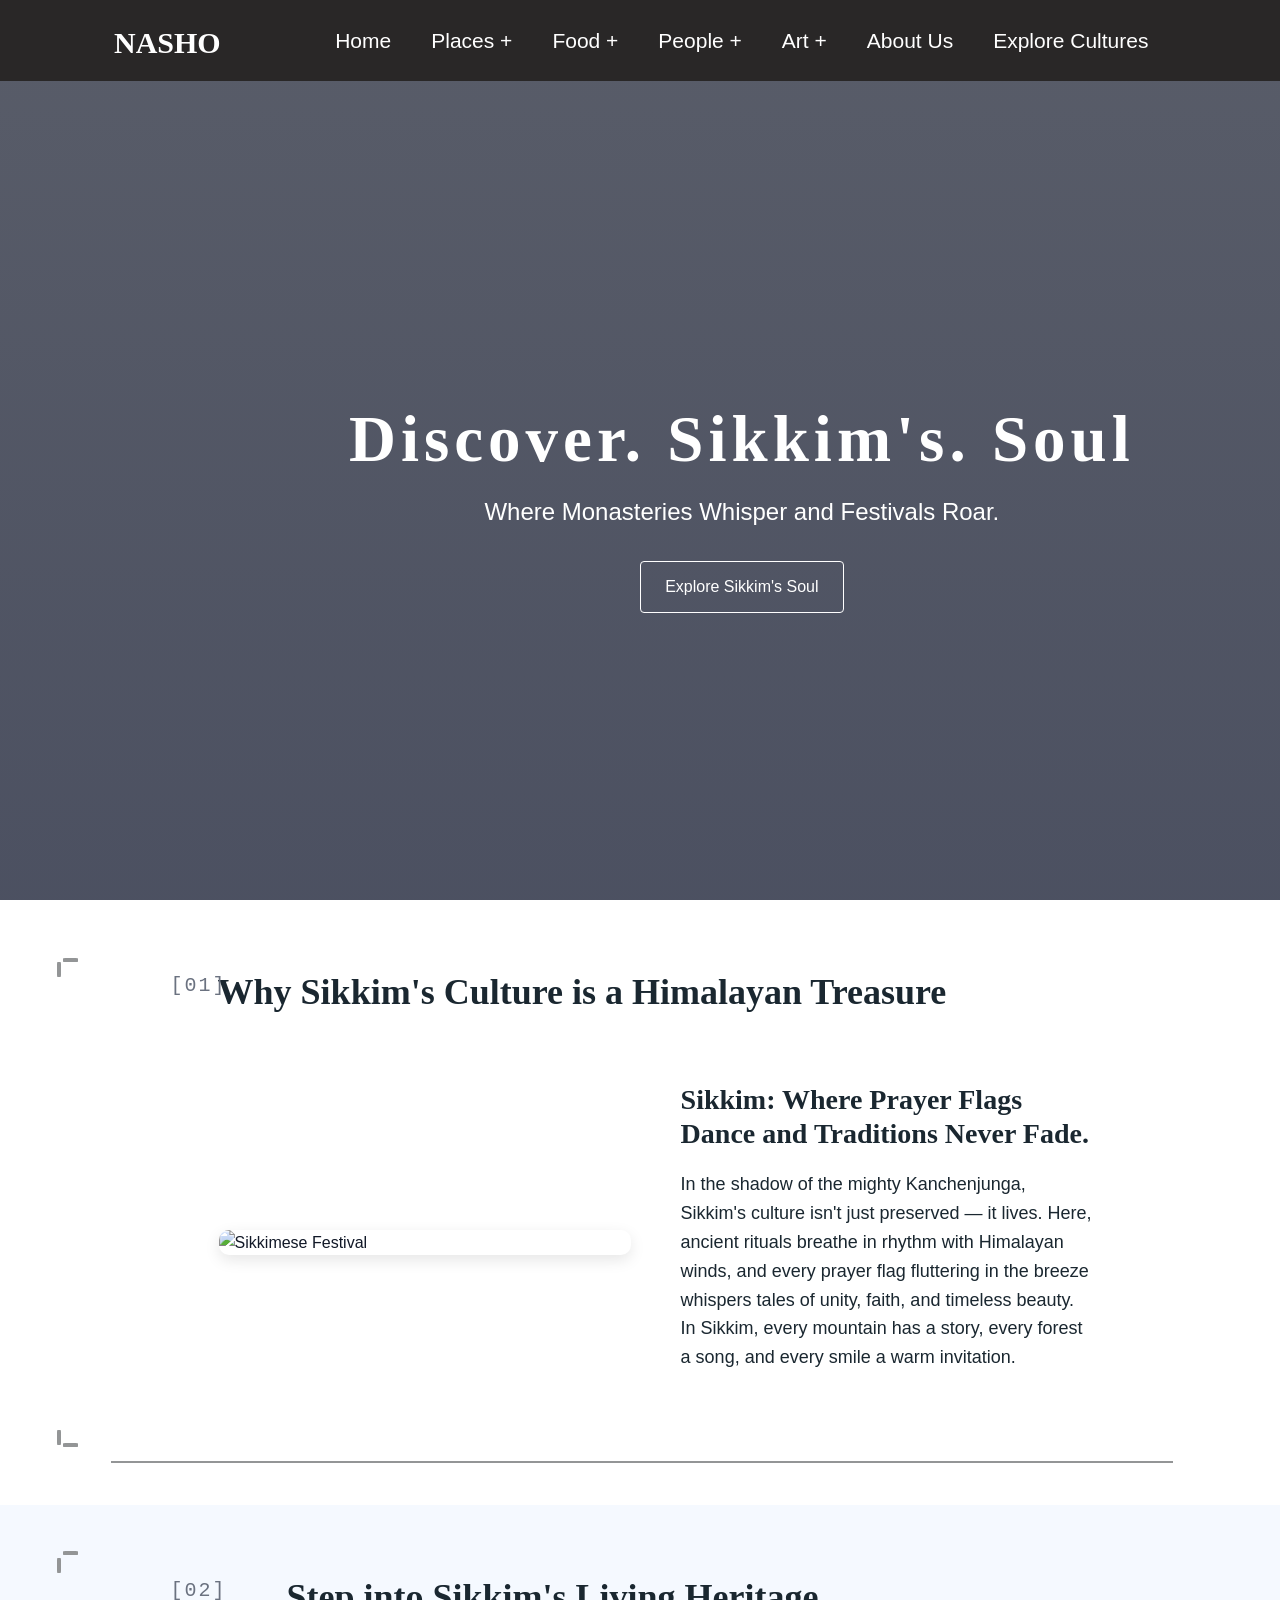
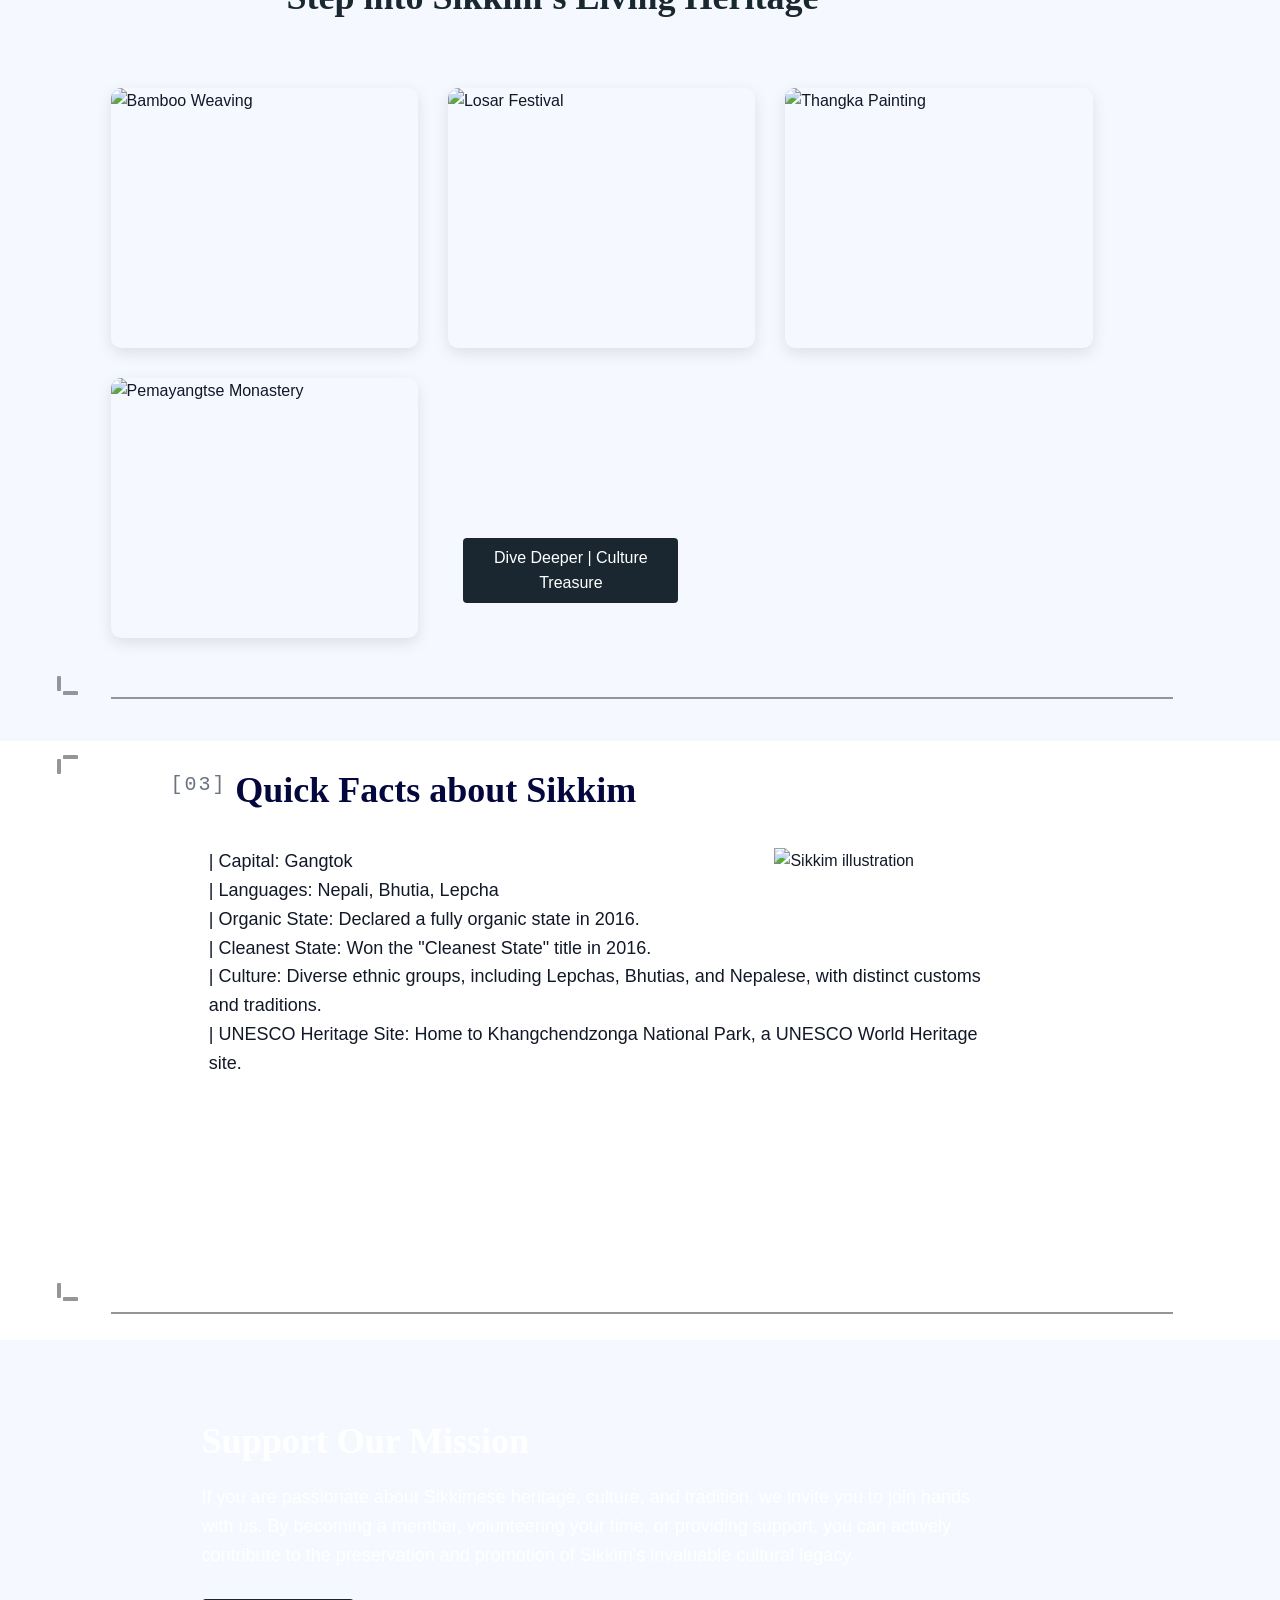
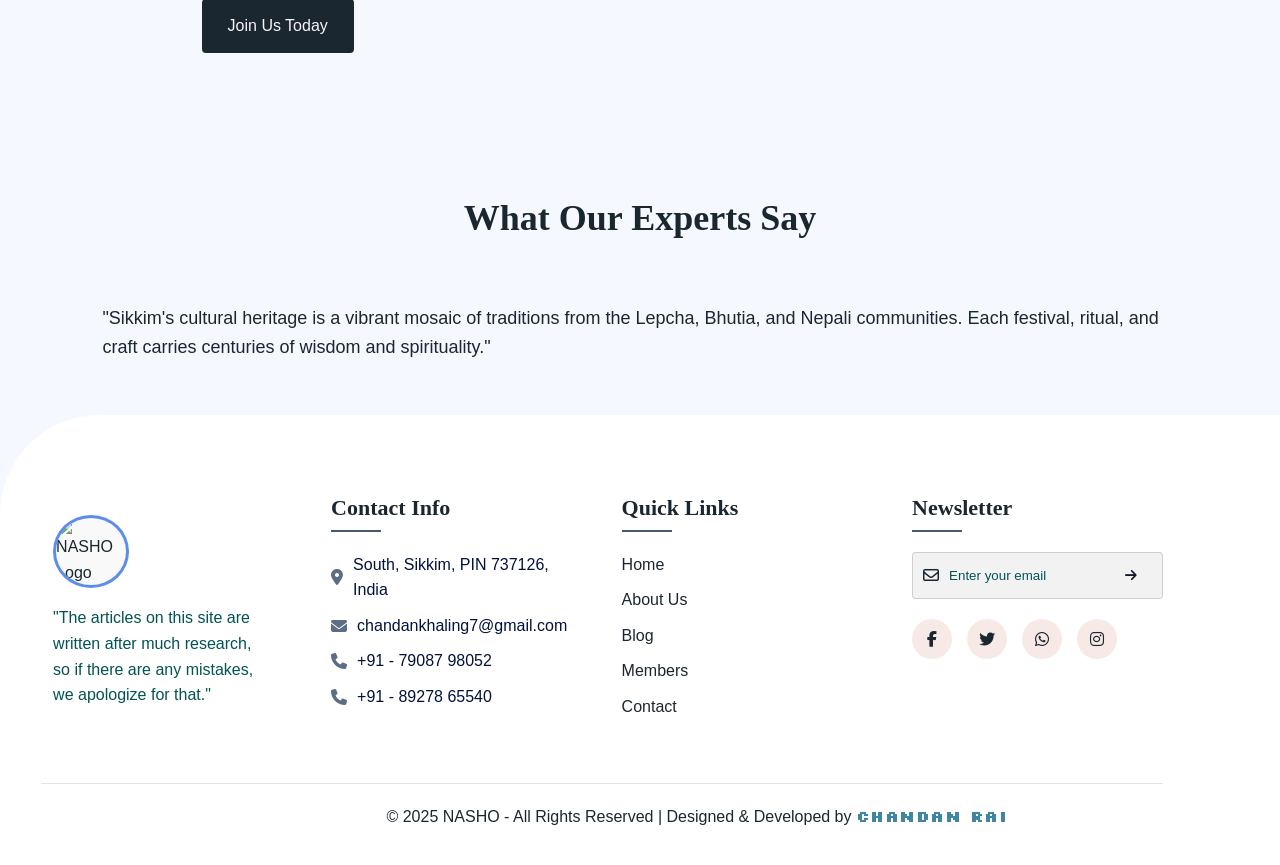
==== index.html @ d82672d0 "done some change for responsiv" ====
<!DOCTYPE html>
<html lang="en">

<head>
    <title>NASHO | Home</title>

    <meta charset="UTF-8">
    <meta name="viewport" content="width=device-width, initial-scale=1.0">
    <meta name="description" content="NASHO - Preserving and promoting Sikkimese heritage, culture, and tradition">

    <!-- Font Awesome -->
    <link rel="stylesheet" href="https://cdnjs.cloudflare.com/ajax/libs/font-awesome/6.4.0/css/all.min.css"
        integrity="sha512-iecdLmaskl7CVkqkXNQ/ZH/XLlvWZOJyj7Yy7tcenmpD1ypASozpmT/E0iPtmFIB46ZmdtAc9eNBvH0H/ZpiBw=="
        crossorigin="anonymous" referrerpolicy="no-referrer">
    <link href="https://fonts.googleapis.com/css2?family=Silkscreen&display=swap" rel="stylesheet">

    <!-- Custom CSS -->
    <link rel="stylesheet" href="index.css">
    <link rel="icon" href="./imgg/loco.png">
</head>

<body>

    <!-- ===== NAVBAR ===== -->
    <nav class="navbar" id="navbar">
        <div class="logo">
            <h1>NASHO</h1>
        </div>

        <div class="menu-toggle" id="menuToggle">
            <span class="bar"></span>
            <span class="bar"></span>
            <span class="bar"></span>
        </div>

        <ul class="nav-links" id="navLinks">
            <li><a href="index.html" class="active">Home</a></li>

            <li class="dropdown">
                <a href="#">Places +</a>
                <ul class="dropdown-menu">
                    <li><a href="localresturant.html">Local Restaurant</a></li>
                    <li><a href="#">Best Place to Travel</a></li>
                </ul>
            </li>

            <li class="dropdown">
                <a href="#">Food +</a>
                <ul class="dropdown-menu">
                    <li><a href="#">Recipe</a></li>
                    <li><a href="#">Local Food Store</a></li>
                </ul>
            </li>

            <li class="dropdown">
                <a href="#">People +</a>
                <ul class="dropdown-menu">
                    <li><a href="#">Artist</a></li>
                    <li><a href="#">Musician</a></li>
                    <li><a href="#">Local Faces</a></li>
                </ul>
            </li>
            <li class="dropdown">
                <a href="#">Art +</a>
                <ul class="dropdown-menu">
                    <li><a href="#">Fashion</a></li>
                    <li><a href="#">Photography</a></li>
                    <li><a href="#">Music</a></li>
                    <li><a href="#">Events</a></li>
                </ul>
            </li>

            <li><a href="about.html">About Us</a></li>
            <li><a href="#">Explore Cultures</a></li>
        </ul>
    </nav>

    <!-- ===== HERO ===== -->
    <header class="hero" id="home">
        <div class="container">
            <div class="hero-content">
                <h1>Discover. Sikkim's. Soul</h1>
                <p>Where Monasteries Whisper and Festivals Roar.</p>
                <a href="#" class="btn btn-outline">Explore Sikkim's Soul</a>
            </div>
        </div>
    </header>

    <!-- ===== ABOUT SECTION ===== -->
    <section class="about-section" id="about">
        <div class="container">

            <section class="corner-section">
                <div class="c-tl-h"></div>
                <div class="c-tl-v"></div>
                <div class="c-tr-h"></div>
                <div class="c-tr-v"></div>
                <span class="section-idx">[01]</span>


                <div class="section-header">
                    <h2>Why Sikkim's Culture is a Himalayan Treasure</h2>
                </div>
                <div class="about-content">
                    <div class="about-image">
                        <img src="imgg/ab-sik.jpg" loading="lazy" alt="Sikkimese Festival">
                    </div>
                    <div class="about-text">
                        <h3>Sikkim: Where Prayer Flags Dance and Traditions Never Fade.</h3>
                        <p>In the shadow of the mighty Kanchenjunga, Sikkim's culture isn't just preserved — it lives.
                            Here, ancient rituals breathe in rhythm with Himalayan winds, and every prayer flag
                            fluttering in the breeze whispers tales of unity, faith, and timeless beauty. In Sikkim,
                            every mountain has a story, every forest a song, and every smile a warm invitation.</p>
                    </div>
                </div>

                <div class="c-bl-h"></div>
                <div class="c-bl-v"></div>
                <div class="c-br-h"></div>
                <div class="c-br-v"></div>
                <hr class="vu">
            </section>

        </div>
    </section>

    <!-- ===== CULTURE SECTION ===== -->
    <section class="culture-section">
        <div class="container">

            <section class="corner-section">
                <div class="c-tl-h"></div>
                <div class="c-tl-v"></div>
                <div class="c-tr-h"></div>
                <div class="c-tr-v"></div>
                <span class="section-idx">[02]</span>

                <div class="section-header">
                    <h2>Step into Sikkim's Living Heritage</h2>
                </div>
                <div class="festivals-grid">
                    <div class="festival-card">
                        <div class="festival-image">
                            <img src="imgg/buuq.png" alt="Bamboo Weaving">
                            <div class="overlay">
                                <h4>Meet the Guardians of the Himalayas</h4>
                            </div>
                        </div>
                    </div>

                    <div class="festival-card">
                        <div class="festival-image">
                            <img src="imgg/loshar.jpg" alt="Losar Festival">
                            <div class="overlay">
                                <h4>Celebrate Losar with Zeal and Enthusiasm.</h4>
                            </div>
                        </div>
                    </div>

                    <div class="festival-card">
                        <div class="festival-image">
                            <img src="imgg/thangka.png" alt="Thangka Painting">
                            <div class="overlay">
                                <h4>Art Born from Devotion and Skill.</h4>
                            </div>
                        </div>

                    </div>

                    <div class="festival-card">
                        <div class="festival-image">
                            <img src="imgg/pemayangtse.jpg" alt="Pemayangtse Monastery">
                            <div class="overlay">
                                <h4>Where Spirituality Touches the Sky.</h4>
                            </div>
                        </div>
                    </div>

                    <a href="#" class="cul-bbt">Dive Deeper | Culture Treasure</a>
                </div>

                <div class="c-bl-h"></div>
                <div class="c-bl-v"></div>
                <div class="c-br-h"></div>
                <div class="c-br-v"></div>
                <hr class="vu">
            </section>


        </div>
    </section>

    <!-- ===== QUICK FACTS ===== -->
    <section class="fact-section">
        <div class="container">

            <section class="corner-section">
                <div class="c-tl-h"></div>
                <div class="c-tl-v"></div>
                <div class="c-tr-h"></div>
                <div class="c-tr-v"></div>
                <span class="section-idx">[03]</span>

                <div class="sikkim-fact">

                    <h2>Quick Facts about Sikkim</h2>
                    <p>
                        | Capital: Gangtok<br>
                        | Languages: Nepali, Bhutia, Lepcha<br>
                        | Organic State: Declared a fully organic state in 2016.<br>
                        | Cleanest State: Won the "Cleanest State" title in 2016.<br>
                        | Culture: Diverse ethnic groups, including Lepchas, Bhutias, and Nepalese, with distinct
                        customs and traditions.<br>
                        | UNESCO Heritage Site: Home to Khangchendzonga National Park, a UNESCO World Heritage site.
                    </p>
                    <img src="imgg/popp.png" alt="Sikkim illustration">
                    <div class="c-bl-h"></div>
                    <div class="c-bl-v"></div>
                    <div class="c-br-h"></div>
                    <div class="c-br-v"></div>
                </div><!-- end .sikkim-fact -->
                <hr class="vu">
            </section>

        </div>
        </div>
    </section>

    <!-- ===== SUPPORT SECTION ===== -->
    <section class="support-section">
        <div class="container">
            <div class="support-content">
                <h2>Support Our Mission</h2>
                <p>If you are passionate about Sikkimese heritage, culture, and tradition, we invite you to join hands
                    with us. By becoming a member, volunteering your time, or providing support, you can actively
                    contribute to the preservation and promotion of Sikkim's invaluable cultural legacy.</p>
                <a href="members.html" class="btn btn-primary">Join Us Today</a>
            </div>
        </div>
    </section>

    <!-- ===== EXPERTS SECTION ===== -->
    <section class="experts">
        <div class="exp-container">
            <h2>What Our Experts Say</h2>
            <p>"Sikkim's cultural heritage is a vibrant mosaic of traditions from the Lepcha, Bhutia, and Nepali
                communities. Each festival, ritual, and craft carries centuries of wisdom and spirituality."</p>
        </div>
    </section>

    <!-- ===== FOOTER ===== -->
    <footer class="footer" id="contact">
        <div class="container">
            <div class="footer-content">
                <div class="footer-about">
                    <img src="imgg/cute-monk.png" alt="NASHO Logo" class="footer-logo">
                    <p>"The articles on this site are written after much research, so if there are any mistakes, we
                        apologize for that."</p>
                </div>

                <div class="footer-contact">
                    <h3>Contact Info</h3>
                    <p><i class="fas fa-map-marker-alt"></i> South, Sikkim, PIN 737126, India</p>
                    <p><i class="fas fa-envelope"></i> chandankhaling7@gmail.com</p>
                    <p><i class="fas fa-phone"></i> +91 - 79087 98052</p>
                    <p><i class="fas fa-phone"></i> +91 - 89278 65540</p>
                </div>

                <div class="footer-links">
                    <h3>Quick Links</h3>
                    <ul>
                        <li><a href="#home">Home</a></li>
                        <li><a href="about.html">About Us</a></li>
                        <li><a href="blog.html">Blog</a></li>
                        <li><a href="members.html">Members</a></li>
                        <li><a href="#contact">Contact</a></li>
                    </ul>
                </div>

                <div class="footer-newsletter">
                    <h3>Newsletter</h3>
                    <div class="newsletter-form">
                        <div class="input-group">
                            <i class="far fa-envelope"></i>
                            <input type="email" placeholder="Enter your email">
                            <button type="button"><i class="fas fa-arrow-right"></i></button>
                        </div>
                    </div>
                    <div class="social-icons">
                        <a href="#"><i class="fab fa-facebook-f"></i></a>
                        <a href="#"><i class="fab fa-twitter"></i></a>
                        <a href="https://wa.me/qr/OTBWY7E7E6YRA1"><i class="fab fa-whatsapp"></i></a>
                        <a href="https://www.instagram.com/_drunken_dancer?igsh=MnBhcXJ0ZGpoZGY0"><i
                                class="fab fa-instagram"></i></a>
                    </div>
                </div>
            </div>

            <div class="footer-bottom">
                <p>&copy; 2025 NASHO - All Rights Reserved | Designed & Developed by <a href="#"><span
                            class="dev-credit">Chandan Rai</span></a></p>
                <p></p>
            </div>
        </div>
    </footer>

    <!-- ===== JAVASCRIPT ===== -->
    <script src="script.js"></script>
    <script>
        // Mobile Menu Toggle
        const menuToggle = document.getElementById('menuToggle');
        const navLinks = document.getElementById('navLinks');

        menuToggle.addEventListener('click', () => {
            navLinks.classList.toggle('active');
            menuToggle.classList.toggle('active');
        });

        // Close mobile menu when clicking a link, except for dropdown toggles
        document.querySelectorAll('.nav-links a').forEach(link => {
            link.addEventListener('click', (e) => {
                // If the link has a dropdown menu next to it
                if (link.nextElementSibling && link.nextElementSibling.classList.contains('dropdown-menu')) {
                    e.preventDefault();

                    // Close other active dropdowns
                    document.querySelectorAll('.dropdown.active').forEach(d => {
                        if (d !== link.parentElement) d.classList.remove('active');
                    });

                    link.parentElement.classList.toggle('active');
                    return; // Do not close the mobile menu
                }

                navLinks.classList.remove('active');
                menuToggle.classList.remove('active');
            });
        });

        // Close dropdowns if clicked outside
        document.addEventListener('click', (e) => {
            if (!e.target.closest('.dropdown')) {
                document.querySelectorAll('.dropdown.active').forEach(dropdown => {
                    dropdown.classList.remove('active');
                });
            }
        });

        // Navbar scroll effect
        window.addEventListener('scroll', () => {
            const navbar = document.querySelector('.navbar');
            navbar.classList.toggle('scrolled', window.scrollY > 50);
        });
    </script>

</body>

</html>
---- index.css ----
/* ===== GLOBAL STYLES ===== */
:root {
    --primary-color: #044d22;
    --secondary-color: #03073d;
    --accent-color: #2e7ab8;
    --light-color: #f5f9ff;
    --dark-color: #111827;
    --gray-color: #6b7280;
    --overlay-color: rgba(3, 7, 61, 0.7);

    --bg-body: #f5f9ff;
    --bg-section: #ffffff;
    --bg-section-alt: #f5f9ff;
    --bg-footer: #ffffff;
    --bg-footer-about: #f5f9ff;
    --text-main: #111827;
    --text-muted: #035353;
    --text-heading: #03073d;
    --card-bg: #ffffff;
    --input-bg: rgba(0, 0, 0, 0.05);
    --input-border: rgba(0, 0, 0, 0.15);
    --input-color: #111827;
    --border-color: rgba(0, 0, 0, 0.1);

    --heading-font: 'Playfair Display', serif;
    --body-font: 'Poppins', sans-serif;

    --container-width: 1200px;
    --section-spacing: 8rem;
}

* {
    margin: 0;
    padding: 0;
    box-sizing: border-box;
}

html {
    scroll-behavior: smooth;
    font-size: 62.5%;
}

body {
    font-family: var(--body-font);
    font-size: 1.6rem;
    line-height: 1.6;
    color: var(--text-main);
    background-color: var(--bg-body);
    overflow-x: hidden;
}

h1,
h2,
h3,
h4,
h5,
h6 {
    font-family: var(--heading-font);
    font-weight: 700;
    line-height: 1.2;
    margin-bottom: 1.5rem;
    color: var(--text-heading);
}

h1 {
    font-size: 4.8rem;
}

h2 {
    font-size: 3.6rem;
    margin-bottom: 7%;
}

h3 {
    font-size: 2.8rem;
}

h4 {
    font-size: 2.2rem;
}

p {
    margin-bottom: 1.5rem;
}

img {
    max-width: 100%;
    height: auto;
    display: block;
}

ul {
    list-style: none;
}

a {
    text-decoration: none;
    color: inherit;
    transition: all 0.3s ease;
}

.container {
    width: 90%;
    max-width: var(--container-width);
    margin: 0 auto;
    padding: 0 1.5rem;
    margin-left: 2%;
}

.section-header {
    text-align: center;
    margin-bottom: 4rem;
}

.divider {
    height: 0.4rem;
    width: 6rem;
    background-color: var(--primary-color);
    margin: 2rem auto;
    border-radius: 2px;
}

/* ===== BUTTONS ===== */
.btn {
    display: inline-block;
    padding: 1.2rem 2.4rem;
    font-size: 1.6rem;
    font-weight: 500;
    border-radius: 0.4rem;
    cursor: pointer;
    transition: all 0.3s ease;
    text-align: center;
}

.btn-primary {
    background-color: #1A2730;
    color: #f7f4f7;
    border: 2px solid #1A2730;
}

.btn-primary:hover {
    background-color: transparent;
    color: #fff;
}

.btn-secondary {
    background-color: transparent;
    color: var(--primary-color);
    border: 2px solid var(--primary-color);
}

.btn-secondary:hover {
    background-color: var(--primary-color);
    color: white;
}

.btn-outline {
    background-color: transparent;
    color: white;
    border: 1px solid white;
}

.btn-outline:hover {
    background-color: white;
    color: var(--primary-color);
}

.text-link {
    color: var(--accent-color);
    font-weight: 500;
    position: relative;
    padding-bottom: 0.2rem;
}

.text-link::after {
    content: '';
    position: absolute;
    bottom: 0;
    left: 0;
    width: 0;
    height: 1px;
    background-color: var(--accent-color);
    transition: width 0.3s ease;
}

.text-link:hover::after {
    width: 100%;
}

/* Divider of section */
.corner-section {
    position: relative;
    padding: 6rem 7rem;
}

/* Top-left  */
.c-tl-h {
    position: absolute;
    top: -5%;
    left: 2%;
    width: 15px;
    height: 4px;
    background: #939596;
    border-radius: 15%;
}

.c-tl-v {
    position: absolute;
    top: -4%;
    left: 1.5%;
    width: 4px;
    height: 15px;
    background: #939596;
    border-radius: 15%;
}

/* Top-right */
.c-tr-h {
    position: absolute;
    top: -5%;
    right: -20%;
    width: 15px;
    height: 4px;
    background: #939596;
    border-radius: 15%;
}

.c-tr-v {
    position: absolute;
    top: -4%;
    right: -20.5%;
    width: 4px;
    height: 15px;
    background: #939596;
    border-radius: 15%;
}

/* Bottom-left */
.c-bl-h {
    position: absolute;
    bottom: -5%;
    left: 2%;
    width: 15px;
    height: 4px;
    background: #939596;
    border-radius: 15%;
}

.c-bl-v {
    position: absolute;
    bottom: -4.5%;
    left: 1.5%;
    width: 4px;
    height: 15px;
    background: #939596;
    border-radius: 15%;
}

/* Bottom-right */
.c-br-h {
    position: absolute;
    bottom: -5%;
    right: -20%;
    width: 15px;
    height: 4px;
    background: #939596;
    border-radius: 15%;
}

.c-br-v {
    position: absolute;
    bottom: -4.5%;
    right: -20.5%;
    width: 4px;
    height: 15px;
    background: #939596;
    border-radius: 15%;
}

/* Section index label [ 01 ] */
.section-idx {
    position: absolute;
    top: -10px;
    left: 130px;
    font-size: 2rem;
    color: var(--gray-color);
    letter-spacing: 2px;
    font-family: monospace;
}

/* ===== NAVBAR ===== */
.navbar {
    display: flex;
    justify-content: space-between;
    align-items: center;
    padding: 0.5rem 5%;
    position: fixed;
    top: 0;
    left: 0;
    right: 0;
    z-index: 1000;
    background-color: #292727;
    transition: background-color 0.3s ease, box-shadow 0.3s ease;
}

.navbar.scrolled {
    box-shadow: 0 5px 10px rgba(0, 0, 0, 0.5);
    background-color: rgba(39, 38, 38, 0.95);
    opacity: 0.95;
}

.navbar.scrolled h1 {
    color: #ffffff;
}

.navbar.scrolled .nav-links a {
    color: #ffffff;
}

@font-face {
    font-family: 'Nasalization';
    src: url('fonts/nasalization\ rg.ttf') format('woff2');
}

.logo h1 {
    color: #ffffff;
    padding-left: 5rem;
    padding-top: 2rem;
    font-size: 3rem;
    font-family: 'Nasalization';
}

.nav-links {
    display: flex;
    gap: 2rem;
    padding-right: 5%;
}

.nav-links a {
    color: #ffffff;
    font-size: 2.1rem;
    font-weight: 520;
    padding: 0.5rem 1rem;
    position: relative;
    transition: all 0.3s ease;
}

.nav-links a:hover {
    color: rgb(6, 86, 59);
}

.nav-scroll-link.active {
    color: rgb(6, 86, 59) !important;
}

.nav-scroll-link::after {
    content: '';
    position: absolute;
    bottom: 0;
    left: 50%;
    transform: translateX(-50%);
    width: 0;
    height: 2px;
    background-color: rgb(6, 86, 59);
    transition: width 0.3s ease;
}

.nav-scroll-link.active::after,
.nav-scroll-link:hover::after {
    width: 80%;
}

/* ===== DROPDOWN ===== */
.dropdown {
    position: relative;
}

.dropdown-menu {
    display: none;
    position: absolute;
    background-color: rgb(0, 0, 0);
    box-shadow: 0 8px 16px rgba(0, 0, 0, 0.1);
    min-width: 200px;
    padding: 1rem 0;
    border-radius: 10px;
    top: 100%;
    left: 0;
    z-index: 1000;
}

.dropdown-menu li a {
    display: block;
    padding: 0.8rem 1.5rem;
    color: #fffdfd;
    white-space: nowrap;
    text-decoration: none;
    transition: background-color 0.2s ease;
}

.dropdown-menu li a:hover {
    background-color: #151615;
}

.dropdown.active .dropdown-menu {
    display: block;
}

/* ===== MENU TOGGLE ===== */
.menu-toggle {
    display: none;
    flex-direction: column;
    justify-content: space-between;
    width: 3rem;
    height: 2.1rem;
    cursor: pointer;
}

.menu-toggle .bar {
    width: 100%;
    height: 3px;
    background-color: #ffffff;
    border-radius: 3px;
    transition: all 0.3s ease;
}

/* ===== HERO ===== */
.hero {
    height: 100vh;
    background-image: linear-gradient(rgba(22, 26, 41, 0.7), rgba(4, 9, 30, 0.7)), url(imgg/fas.jpg);
    background-attachment: fixed;
    background-position: center;
    background-size: cover;
    position: relative;
    color: white;
    display: flex;
    align-items: center;
}

.hero-content {
    text-align: center;
    padding-top: 10%;
    padding-left: 25%;
}

.hero-content h1 {
    font-size: 6.5rem;
    letter-spacing: 5px;
    font-weight: 900;
    color: #fff;
}

.hero-content p {
    font-size: 2.4rem;
    margin-bottom: 3rem;
}

/* ===== ABOUT SECTION ===== */
.about-section {
    padding: var(--section-spacing) 0;
    background-color: var(--bg-section);
}

.about-content {
    display: grid;
    grid-template-columns: 1fr 1fr;
    gap: 5rem;
    align-items: center;
    margin-left: 11%;
}

.about-image img {
    border-radius: 1rem;
    box-shadow: 0 5px 15px rgba(0, 0, 0, 0.1);
}

.section-header h2 {
    text-align: center;
    margin-left: -4%;
    margin-top: -7%;
    color: #1A2730;
}

.about-text h3 {
    margin-bottom: 2rem;
    color: #1A2730;
}

.about-text p {
    margin-bottom: 3rem;
    font-size: 1.8rem;
    color: #1A2730;
}

.vu {
    display: block;
    margin-left: auto;
    margin-right: auto;
    margin-top: 6%;
    margin-bottom: -10%;
    width: 83vw;
    height: 2.2px;
    border: none;
    background-color: #939596;
}

/* ===== CULTURE SECTION ===== */
.culture-section {
    padding: var(--section-spacing) 0;
    background-color: var(--bg-section-alt);
}

.culture-section h2 {
    margin-left: -10%;
    margin-top: -7%;
}

.cul-bbt {
    color: #fff;
    background-color: #1A2730;
    margin-left: 5%;
    display: inline-block;
    padding: 0.7rem 2rem;
    height: 6.5rem;
    font-size: 1.6rem;
    font-weight: 500;
    border-radius: 0.4rem;
    cursor: pointer;
    transition: all 0.3s ease;
    text-align: center;
    margin-top: 52%;
    margin-right: 25%;
}

.cul-bbt:hover {
    background-color: transparent;
    color: #1A2730;
    border: 2px solid #45586C;
}

.festivals-grid {
    display: grid;
    grid-template-columns: repeat(auto-fit, minmax(30rem, 1fr));
    gap: 3rem;
    margin-top: 5rem;
}

.festival-card {
    overflow: hidden;
    border-radius: 1rem;
    box-shadow: 0 5px 15px rgba(0, 0, 0, 0.1);
    transition: transform 0.3s ease, box-shadow 0.3s ease;
}

.festival-card:hover {
    transform: translateY(-5px);
}

.festival-image {
    position: relative;
    height: 26rem;
    overflow: hidden;
    cursor: pointer;
}

.festival-image img {
    width: 100%;
    height: 100%;
    object-fit: cover;
    transition: transform 0.5s ease;
}

.festival-card:hover .festival-image img {
    transform: scale(1.1);
}

.overlay {
    position: absolute;
    top: 0;
    left: 0;
    width: 100%;
    height: 100%;
    background: linear-gradient(to top, rgba(0, 0, 0, 0.8), transparent);
    display: flex;
    flex-direction: column;
    justify-content: flex-end;
    align-items: center;
    padding: 2rem;
    opacity: 0;
    transition: opacity 0.3s ease;
}

.festival-card:hover .overlay {
    opacity: 1;
}

.overlay h4 {
    color: white;
    margin-bottom: 1.5rem;
}

/* ===== QUICK FACTS ===== */
.fact-section {
    padding: var(--section-spacing) 0;
    background-color: var(--bg-section);
    padding-top: 3%;
    padding-bottom: 5%;
}

.fact-section h2 {
    margin-left: 3%;
    margin-top: -8%;
}

.sikkim-fact {
    margin-left: 10%;
}

.sikkim-fact p {
    margin-top: -3%;
    font-size: 1.8rem;
    margin-right: 9%;
    color: var(--text-main);
    height: 21vh;
}

.sikkim-fact img {
    height: 45vh;
    margin-left: 64%;
    margin-top: -23%;
}


/* ===== SUPPORT SECTION ===== */
.support-section {
    padding: var(--section-spacing) 0;
    background-image: linear-gradient(rgba(110, 111, 114, 0.8), rgba(124, 125, 128, 0.8)), url(imgg/look.jpg);
    background-attachment: fixed;
    background-position: center;
    background-size: cover;
    color: white;
}

.support-content {
    max-width: 80rem;
    margin: 0 auto;
    text-align: left;
}

.support-content h2 {
    color: white;
    margin-bottom: 2rem;
}

.support-content p {
    font-size: 1.8rem;
    margin-bottom: 3rem;
}

/* ===== EXPERT SECTION ===== */
.experts {
    background-color: var(--bg-section-alt);
    padding-bottom: 3%;
}

.exp-container h2 {
    text-align: center;
    padding-top: 5%;
    color: #1A2730;
}

.exp-container p {
    text-align: left;
    padding-left: 8%;
    padding-right: 8%;
    font-size: 1.8rem;
    margin-top: -2%;
    color: #1A2730;
}

/* ===== FOOTER ===== */
.footer {
    background-color: var(--bg-footer);
    color: #1A2730;
    padding: 8rem 0 2rem;
    border-top-left-radius: 10rem;
}

.footer-content {
    display: grid;
    grid-template-columns: repeat(auto-fit, minmax(25rem, 1fr));
    gap: 4rem;
    margin-bottom: 4rem;
}

.footer-about {
    padding: 2rem 2rem 2rem 5%;
    border-radius: 1rem 0 0 0;
}

.footer-logo {
    height: 35%;
    width: 35%;
    background-color: #f9f9fa;
    border-radius: 50%;
    border: 3px solid rgb(92, 141, 237);
    margin-bottom: 8%;
}

.footer-about p {
    color: var(--text-muted);
}

.footer h3 {
    color: #1A2730;
    font-size: 2.2rem;
    margin-bottom: 2rem;
    position: relative;
    padding-bottom: 1rem;
}

.footer h3::after {
    content: '';
    position: absolute;
    bottom: 0;
    left: 0;
    width: 5rem;
    height: 2px;
    background-color: #45586C;
}

.footer-contact p {
    margin-bottom: 1rem;
    display: flex;
    align-items: center;
    gap: 1rem;
    color: #02123a;
}

.footer-contact p i {
    color: #5c6e83;
}

.footer-links ul {
    display: flex;
    flex-direction: column;
    gap: 1rem;
}

.footer-links a:hover {
    color: var(--primary-color);
    margin-left: 0.5rem;
}

.newsletter-form {
    margin-bottom: 2rem;
}

.input-group {
    display: flex;
    align-items: center;
    background-color: var(--input-bg);
    padding: 1rem;
    border-radius: 0.4rem;
    border: 1px solid var(--input-border);
}

.input-group i {
    margin-right: 1rem;
}

.input-group input {
    background: transparent;
    border: none;
    outline: none;
    color: var(--input-color);
    width: 100%;
}

.input-group input::placeholder {
    color: var(--text-muted);
}

.input-group button {
    background: transparent;
    border: none;
    color: var(--input-color);
    cursor: pointer;
    padding: 0.5rem;
}

.social-icons {
    display: flex;
    gap: 1.5rem;
    margin-top: 2rem;
}

.social-icons a {
    display: flex;
    align-items: center;
    justify-content: center;
    width: 4rem;
    height: 4rem;
    background-color: rgba(177, 48, 12, 0.1);
    border-radius: 50%;
    transition: all 0.3s ease;
}

.social-icons a:hover {
    background-color: #B0CEE2;
    transform: translateY(-3px);
}

.footer-bottom {
    padding-left: 17%;
    text-align: center;
    padding-top: 2rem;
    border-top: 1px solid var(--border-color);
}

.dev-credit {
    color: #4085a2;
    font-weight: 600;
    letter-spacing: 0.5px;
    font-family: 'Silkscreen', cursive;
}



/* ===== RESPONSIVE — TABLET (max 992px) ===== */
@media (max-width: 992px) {
    html {
        font-size: 55%;
    }

    .about-content {
        grid-template-columns: 1fr;
        gap: 3rem;
        margin-left: 0;
    }

    .about-image {
        max-width: 60rem;
        margin: 0 auto;
    }

    .section-header h2 {
        margin-left: 0;
        font-size: 3rem;
    }

    .hero-content {
        padding-left: 10%;
        padding-right: 5%;
    }

    .hero-content h1 {
        font-size: 5.5rem;
    }

    .sikkim-fact img {
        margin-left: 50%;
        margin-top: -20%;
        height: 35vh;
    }

    .testimonial {
        width: 100%;
        max-width: 65rem;
    }

    .footer-about {
        border-radius: 0;
        padding-left: 2rem;
    }
}

/* ===== RESPONSIVE — MOBILE (max 768px) ===== */
@media (max-width: 768px) {
    html {
        font-size: 56%;
    }

    .menu-toggle {
        display: flex;
        z-index: 1000;
    }

    .menu-toggle.active .bar:nth-child(1) {
        transform: translateY(9px) rotate(45deg);
    }

    .menu-toggle.active .bar:nth-child(2) {
        opacity: 0;
    }

    .menu-toggle.active .bar:nth-child(3) {
        transform: translateY(-9px) rotate(-45deg);
    }

    .dropdown-menu {
        position: static;
        background-color: transparent;
        box-shadow: none;
        padding-left: 2rem;
        display: none;
    }

    .dropdown.active .dropdown-menu {
        display: block;
    }

    /* Top-left: */
    .c-tl-h {
        top: -6.5%;
        left: -3%;
        height: 3px;
        border-radius: 2px;
    }

    .c-tl-v {
        top: -6%;
        left: -4%;
        width: 3px;
        border-radius: 2px;
    }

    /* Top-right: */
    .c-tr-h {
        top: -6.5%;
        right: -3%;
        height: 3px;
        border-radius: 2px;
    }

    .c-tr-v {
        top: -6%;
        right: -4%;
        width: 3px;
        border-radius: 2px;
    }

    /* Bottom-left: */
    .c-bl-v {
        left: -3%;
        width: 3px;
        border-radius: 2px;
    }

    .c-bl-h {
        left: -1.5%;
        height: 3.2px;
        border-radius: 2px;
    }

    /* Bottom-right: shift 1px */
    .c-br-v {
        right: -4%;
        width: 3px;
        border-radius: 2px;
    }

    .c-br-h {
        right: -2.4%;
        height: 3.2px;
        border-radius: 2px;
    }

    .vu{
        width: 65vw;
        margin-left: -14%;
        margin-bottom: -50%;
    }

    .logo h1 {
        padding-left: 2rem;
    }

    .nav-links {
        position: fixed;
        top: 0;
        right: -100%;
        width: 80%;
        height: 100vh;
        background-color: #0d1117;
        flex-direction: column;
        justify-content: flex-start;
        align-items: flex-start;
        transition: right 0.3s ease;
        z-index: 999;
        padding-top: 20%;
        padding-left: 8%;
        font-size: 20px;
        box-shadow: -5px 0 20px rgba(0, 0, 0, 0.4);
    }

    .nav-links a {
        color: #ffffff;
    }

    .nav-links.active {
        right: 0;
    }

    .container {
        margin: 0 auto;
    }

    .hero {
        background-image: linear-gradient(rgba(22, 26, 41, 0.7), rgba(4, 9, 30, 0.7)), url(imgg/nathula.jpg);
        background-attachment: fixed;
    }

    .hero-content {
        text-align: center;
        padding-left: 5%;
        padding-right: 5%;
        margin-left: 0;
    }

    .hero-content h1 {
        font-size: 1rem;
        letter-spacing: 2px;
    }

    .hero-content p {
        font-size: 2rem;
    }

    /* about section first section  div */

    .section-idx{
        margin-top: -10%; 
        margin-left: -40%;
    }

    .about-section h2{ 
       padding-top: -40%;
        margin-left: -90%;
    }

    .about-content {
        grid-template-columns: 1fr;
        margin-left: 0;
    }

    .sikkim-fact {
        margin-left: 5%;
        margin-right: 5%;
    }

    .sikkim-fact p {
        height: auto;
        margin-right: 0;
    }

    .sikkim-fact img {
        margin-left: 0;
        height: auto;
        max-height: 22vh;
        margin-top: 3%;
    }

    .cul-bbt {
        margin-top: 10%;
        margin-left: 0;
        margin-right: 0;
        width: 100%;
        text-align: center;
    }

    .support-section {
        background-image: linear-gradient(rgba(22, 26, 41, 0.7), rgba(4, 9, 30, 0.7)), url(imgg/vila.jpg);
        background-attachment: fixed;
    }

    .testimonial {
        width: 100%;
        padding: 2rem;
    }


    .support-section {
        background-attachment: scroll;
    }

    .footer {
        border-top-left-radius: 4rem;
    }

    .footer-content {
        grid-template-columns: 1fr;
        text-align: left;
    }

    .footer-about {
        border-radius: 0;
        padding-left: 2rem;
    }

    .footer-contact {
        text-align: left;
    }

    .footer h3::after {
        left: 0;
        transform: none;
    }

    .footer-logo {
        margin: 0 0 2rem 0;
        height: 41%;
        width: 24%;
    }

    .footer-contact p {
        justify-content: flex-start;
    }

    .social-icons {
        justify-content: flex-start;
    }

    .footer-bottom {
        padding-left: 0;
    }
}

/* ===== RESPONSIVE — SMALL MOBILE (max 576px) ===== */
@media (max-width: 576px) {
    html {
        background-image: linear-gradient(rgba(22, 26, 41, 0.7), rgba(4, 9, 30, 0.7)), url(imgg/nathula.jpg);
        background-attachment: fixed;
        font-size: 52%;
    }

    .section-header h2 {
        font-size: 2.8rem;
        margin-left: 0;
    }

    .hero-content h1 {
        font-size: 3.8rem;
        letter-spacing: 1px;
    }

    .hero-content p {
        font-size: 1.8rem;
    }

    .festivals-grid {
        grid-template-columns: 1fr;
    }

    .sikkim-fact {
        margin-left: 2%;
    }

    .support-section {
        background-image: linear-gradient(rgba(22, 26, 41, 0.7), rgba(4, 9, 30, 0.7)), url(imgg/vila.jpg);
        background-attachment: fixed;
    }


    .exp-container p {
        padding-left: 4%;
        padding-right: 4%;
    }

    .footer-logo {
        width: 30%;
    }

    .nav-links {
        width: 100%;
    }
}
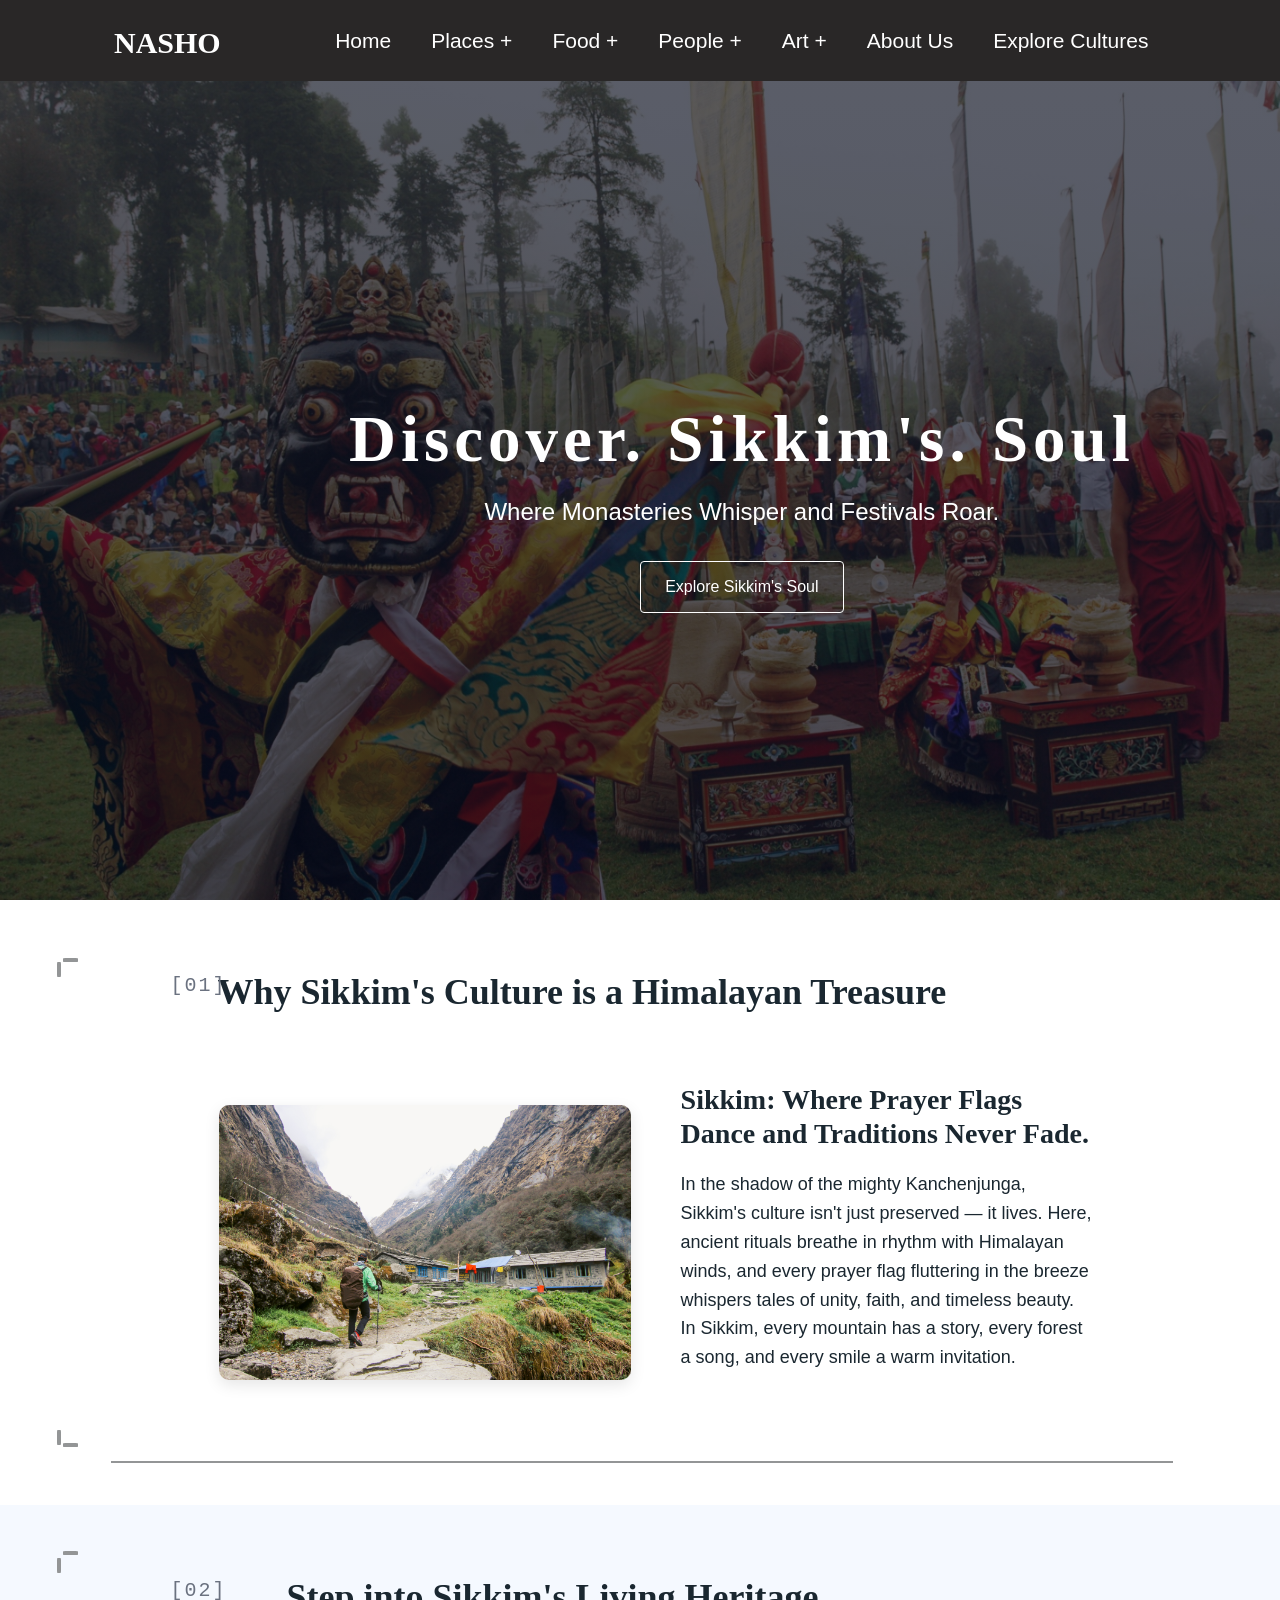
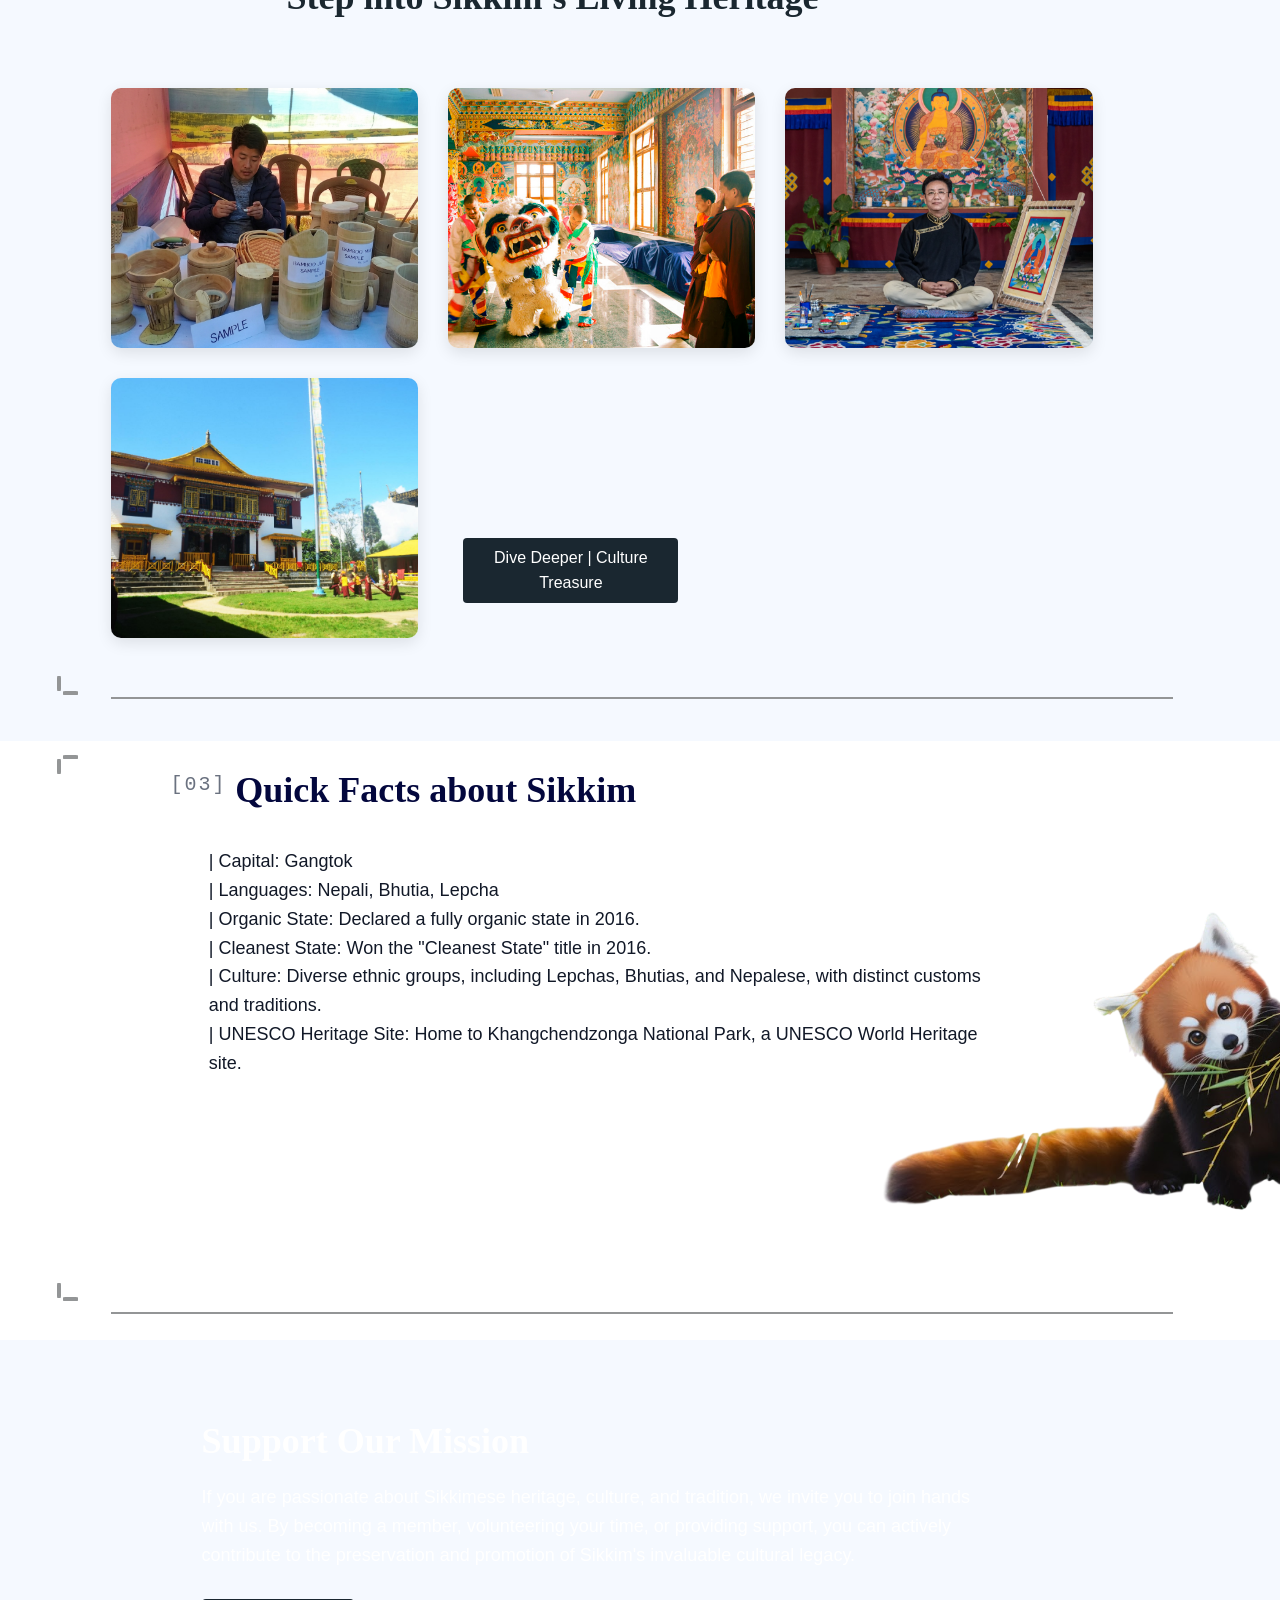
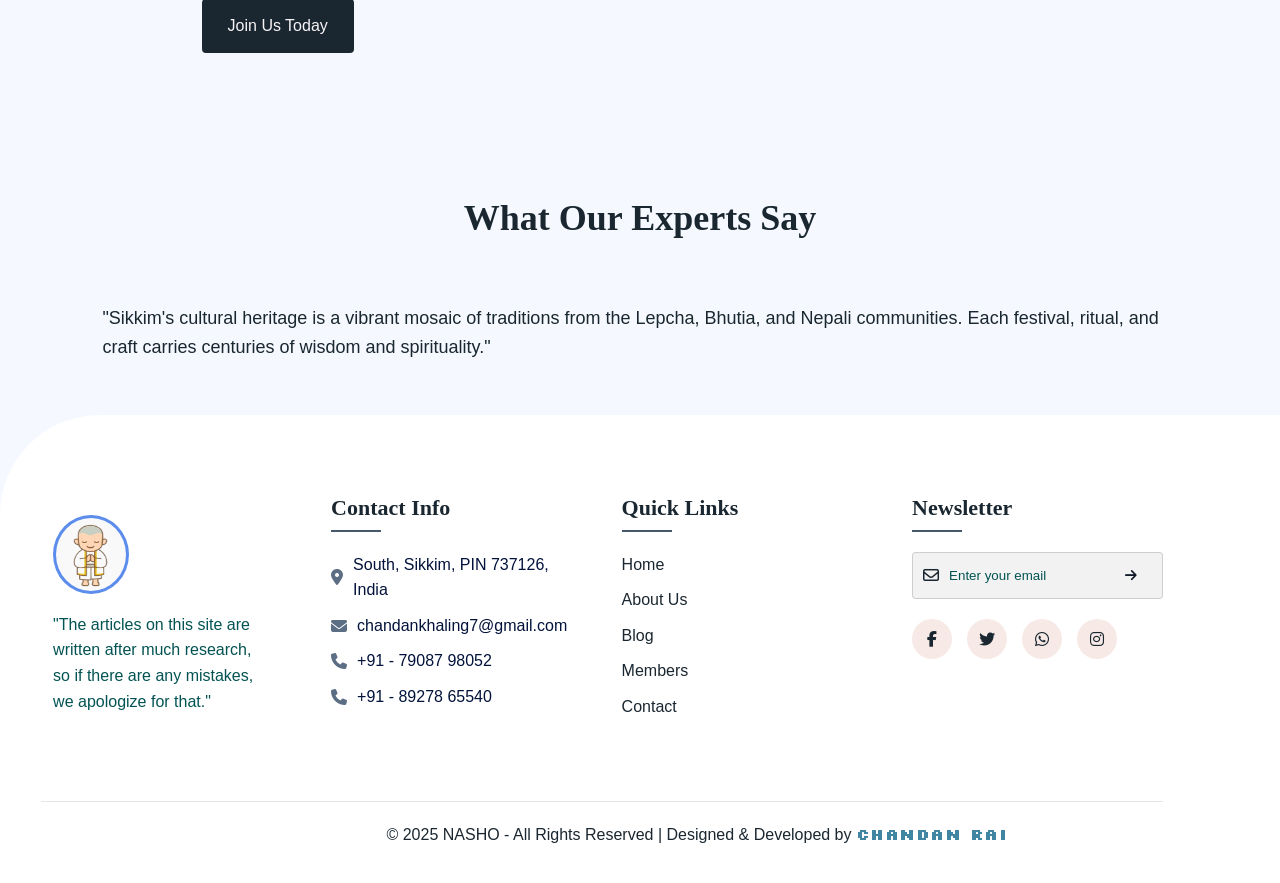
==== commit f4bc18de: "addition featurs" ====
--- a/index.html
+++ b/index.html
@@ -16,7 +16,7 @@
 
     <!-- Custom CSS -->
     <link rel="stylesheet" href="index.css">
-    <link rel="icon" href="./imgg/loco.png">
+    <link rel="icon" href="./images/loco.png">
 </head>
 
 <body>
@@ -103,7 +103,7 @@
                 </div>
                 <div class="about-content">
                     <div class="about-image">
-                        <img src="imgg/ab-sik.jpg" loading="lazy" alt="Sikkimese Festival">
+                        <img src="images/ab-sik.jpg" loading="lazy" alt="Sikkimese Festival">
                     </div>
                     <div class="about-text">
                         <h3>Sikkim: Where Prayer Flags Dance and Traditions Never Fade.</h3>
@@ -141,7 +141,7 @@
                 <div class="festivals-grid">
                     <div class="festival-card">
                         <div class="festival-image">
-                            <img src="imgg/buuq.png" alt="Bamboo Weaving">
+                            <img src="images/buuq.png" alt="Bamboo Weaving">
                             <div class="overlay">
                                 <h4>Meet the Guardians of the Himalayas</h4>
                             </div>
@@ -150,7 +150,7 @@
 
                     <div class="festival-card">
                         <div class="festival-image">
-                            <img src="imgg/loshar.jpg" alt="Losar Festival">
+                            <img src="images/loshar.jpg" alt="Losar Festival">
                             <div class="overlay">
                                 <h4>Celebrate Losar with Zeal and Enthusiasm.</h4>
                             </div>
@@ -159,7 +159,7 @@
 
                     <div class="festival-card">
                         <div class="festival-image">
-                            <img src="imgg/thangka.png" alt="Thangka Painting">
+                            <img src="images/thangka.png" alt="Thangka Painting">
                             <div class="overlay">
                                 <h4>Art Born from Devotion and Skill.</h4>
                             </div>
@@ -169,7 +169,7 @@
 
                     <div class="festival-card">
                         <div class="festival-image">
-                            <img src="imgg/pemayangtse.jpg" alt="Pemayangtse Monastery">
+                            <img src="images/pemayangtse.jpg" alt="Pemayangtse Monastery">
                             <div class="overlay">
                                 <h4>Where Spirituality Touches the Sky.</h4>
                             </div>
@@ -213,7 +213,7 @@
                         customs and traditions.<br>
                         | UNESCO Heritage Site: Home to Khangchendzonga National Park, a UNESCO World Heritage site.
                     </p>
-                    <img src="imgg/popp.png" alt="Sikkim illustration">
+                    <img src="images/popp.png" alt="Sikkim illustration">
                     <div class="c-bl-h"></div>
                     <div class="c-bl-v"></div>
                     <div class="c-br-h"></div>
@@ -253,7 +253,7 @@
         <div class="container">
             <div class="footer-content">
                 <div class="footer-about">
-                    <img src="imgg/cute-monk.png" alt="NASHO Logo" class="footer-logo">
+                    <img src="images/cute-monk.png" alt="NASHO Logo" class="footer-logo">
                     <p>"The articles on this site are written after much research, so if there are any mistakes, we
                         apologize for that."</p>
                 </div>
--- a/index.css
+++ b/index.css
@@ -426,7 +426,7 @@
 /* ===== HERO ===== */
 .hero {
     height: 100vh;
-    background-image: linear-gradient(rgba(22, 26, 41, 0.7), rgba(4, 9, 30, 0.7)), url(imgg/fas.jpg);
+    background-image: linear-gradient(rgba(22, 26, 41, 0.7), rgba(4, 9, 30, 0.7)), url(images/fas.jpg);
     background-attachment: fixed;
     background-position: center;
     background-size: cover;
@@ -633,7 +633,7 @@
 /* ===== SUPPORT SECTION ===== */
 .support-section {
     padding: var(--section-spacing) 0;
-    background-image: linear-gradient(rgba(110, 111, 114, 0.8), rgba(124, 125, 128, 0.8)), url(imgg/look.jpg);
+    background-image: linear-gradient(rgba(110, 111, 114, 0.8), rgba(124, 125, 128, 0.8)), url(images/look.jpg);
     background-attachment: fixed;
     background-position: center;
     background-size: cover;
@@ -1006,7 +1006,7 @@
     }
 
     .hero {
-        background-image: linear-gradient(rgba(22, 26, 41, 0.7), rgba(4, 9, 30, 0.7)), url(imgg/nathula.jpg);
+        background-image: linear-gradient(rgba(22, 26, 41, 0.7), rgba(4, 9, 30, 0.7)), url(images/nathula.jpg);
         background-attachment: fixed;
     }
 
@@ -1069,7 +1069,7 @@
     }
 
     .support-section {
-        background-image: linear-gradient(rgba(22, 26, 41, 0.7), rgba(4, 9, 30, 0.7)), url(imgg/vila.jpg);
+        background-image: linear-gradient(rgba(22, 26, 41, 0.7), rgba(4, 9, 30, 0.7)), url(images/vila.jpg);
         background-attachment: fixed;
     }
 
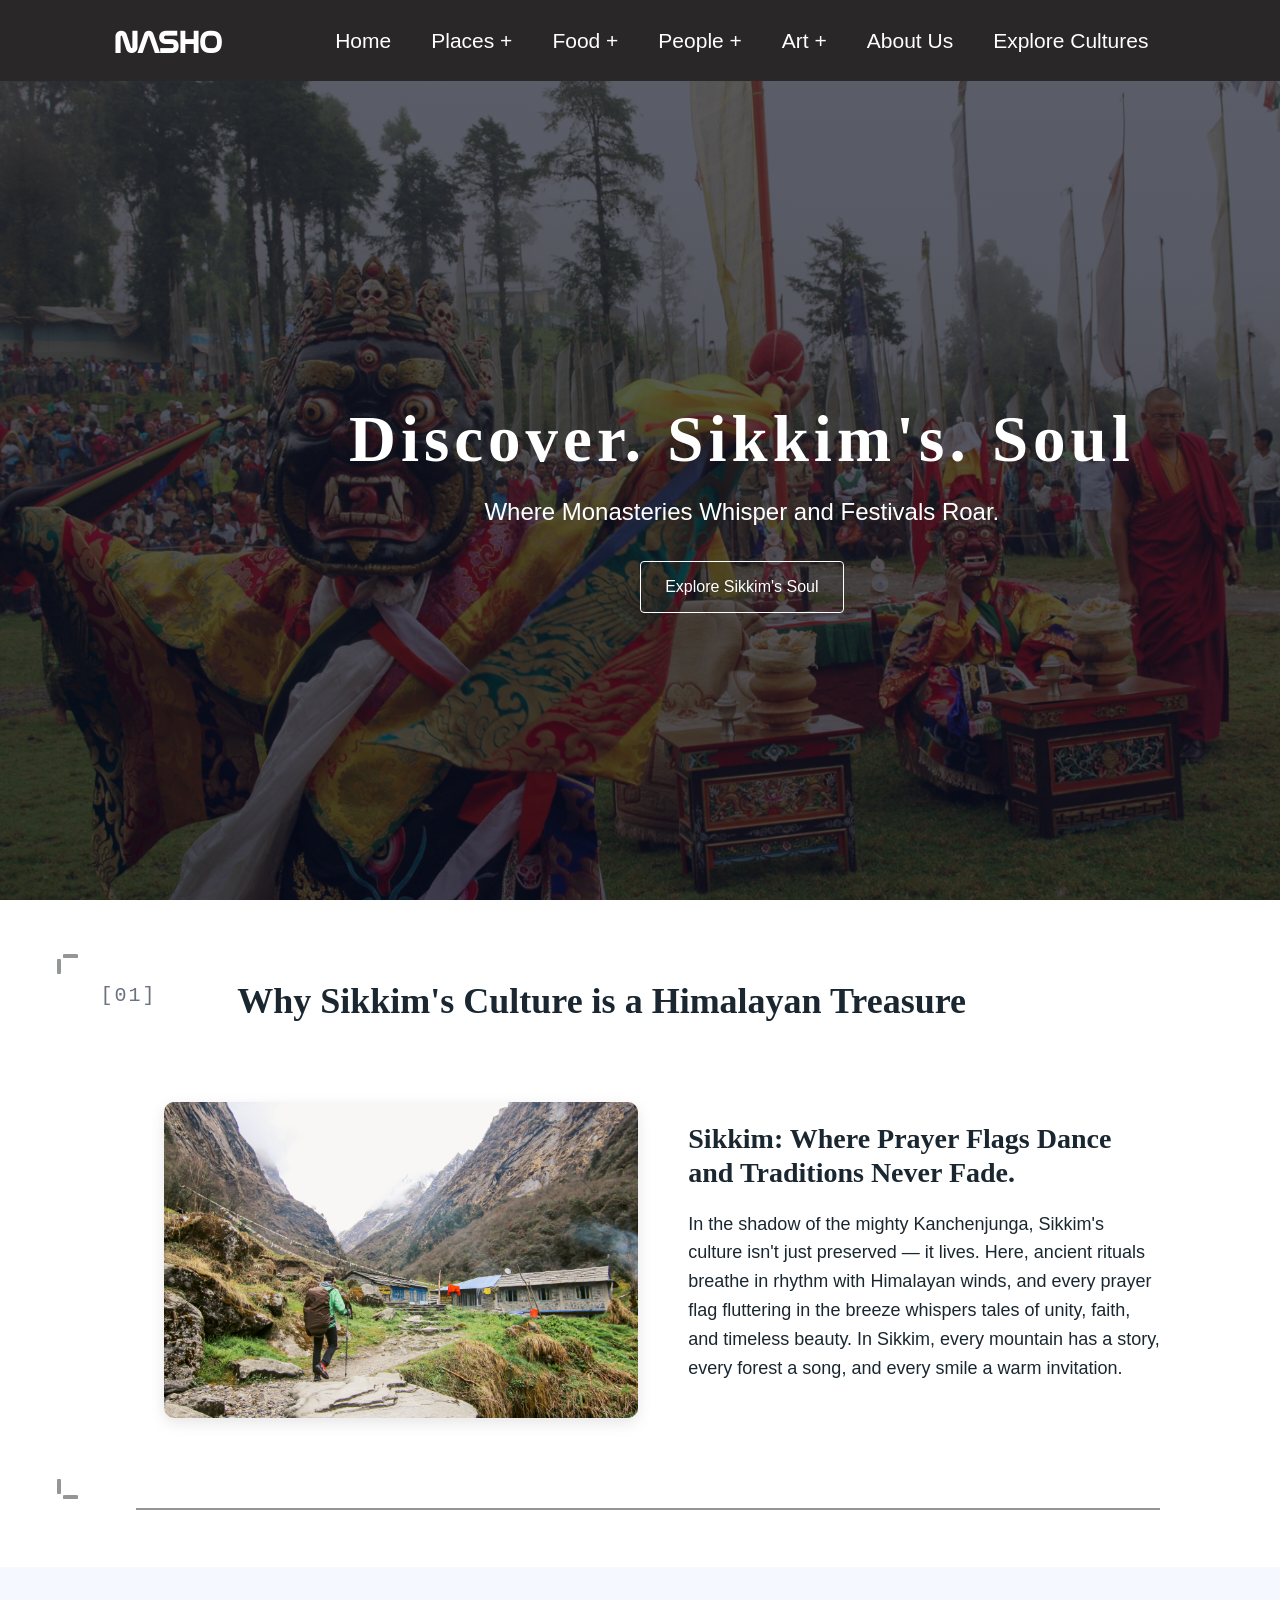
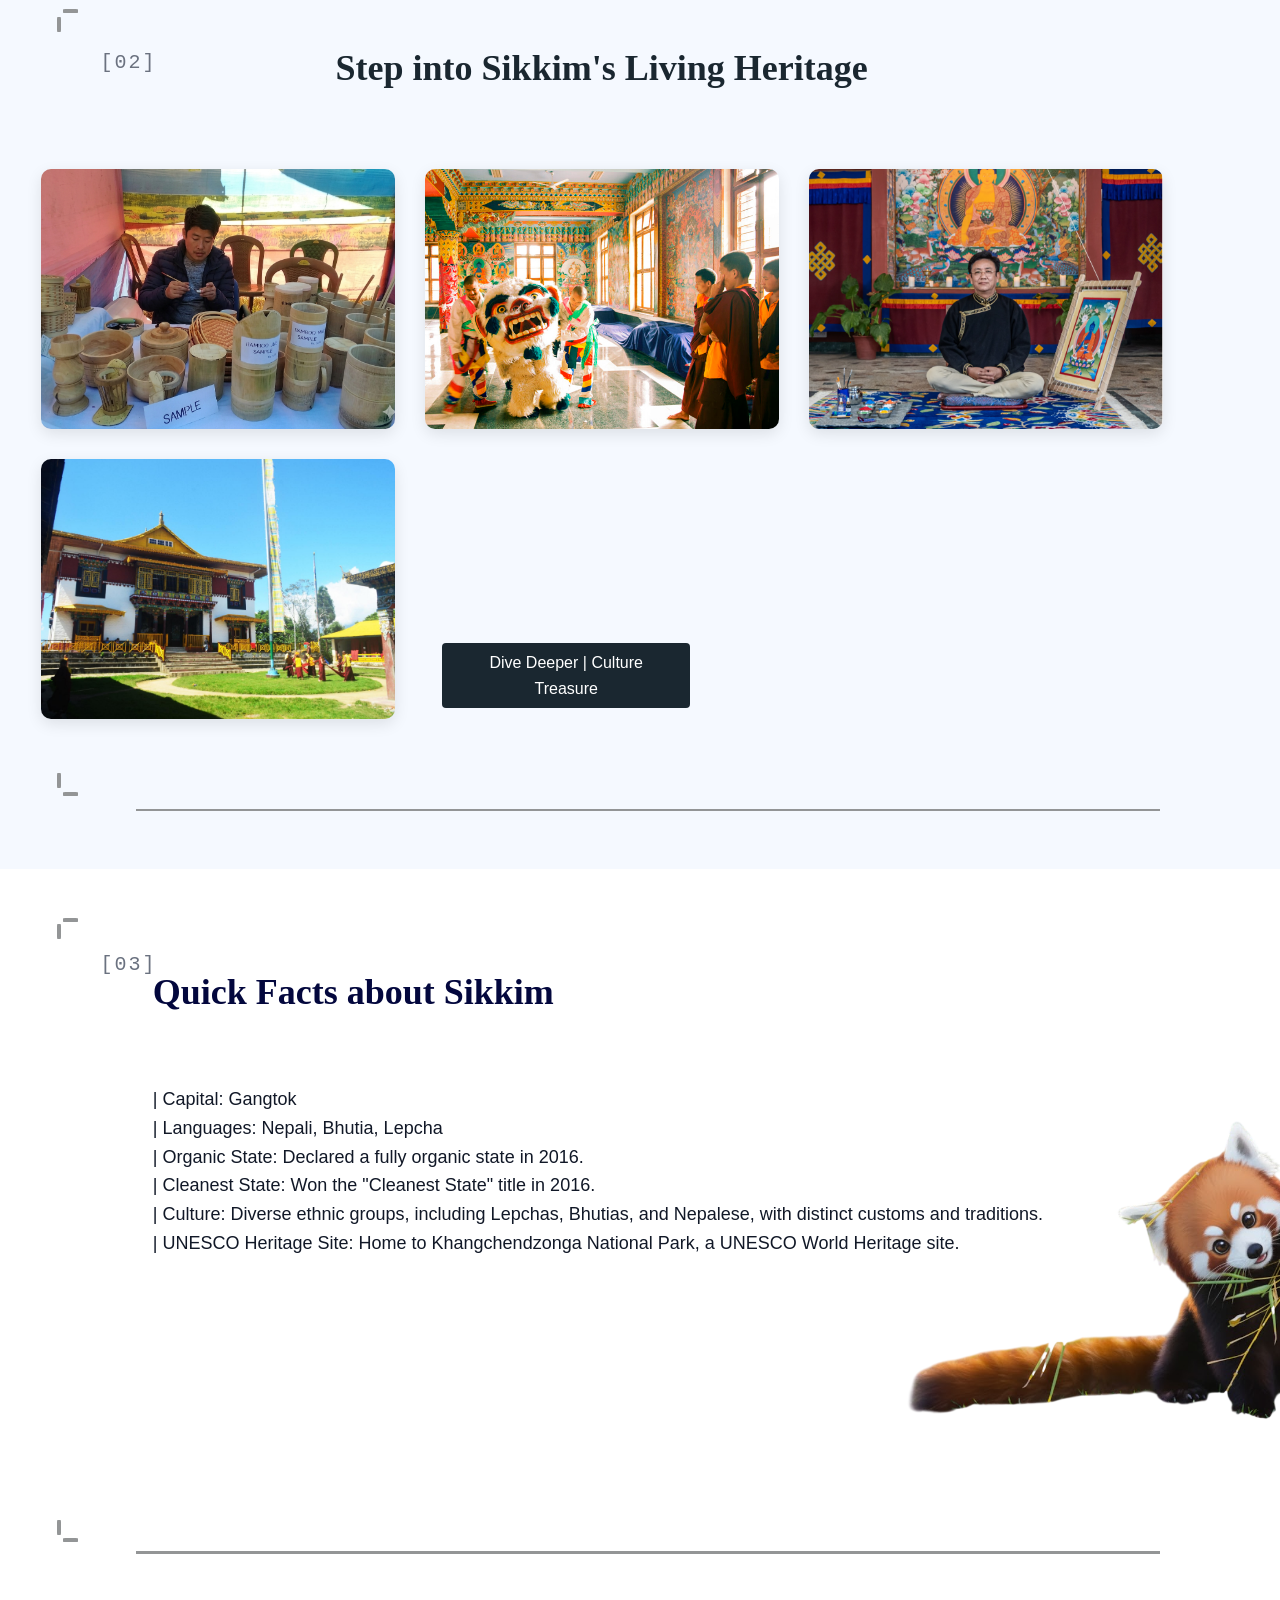
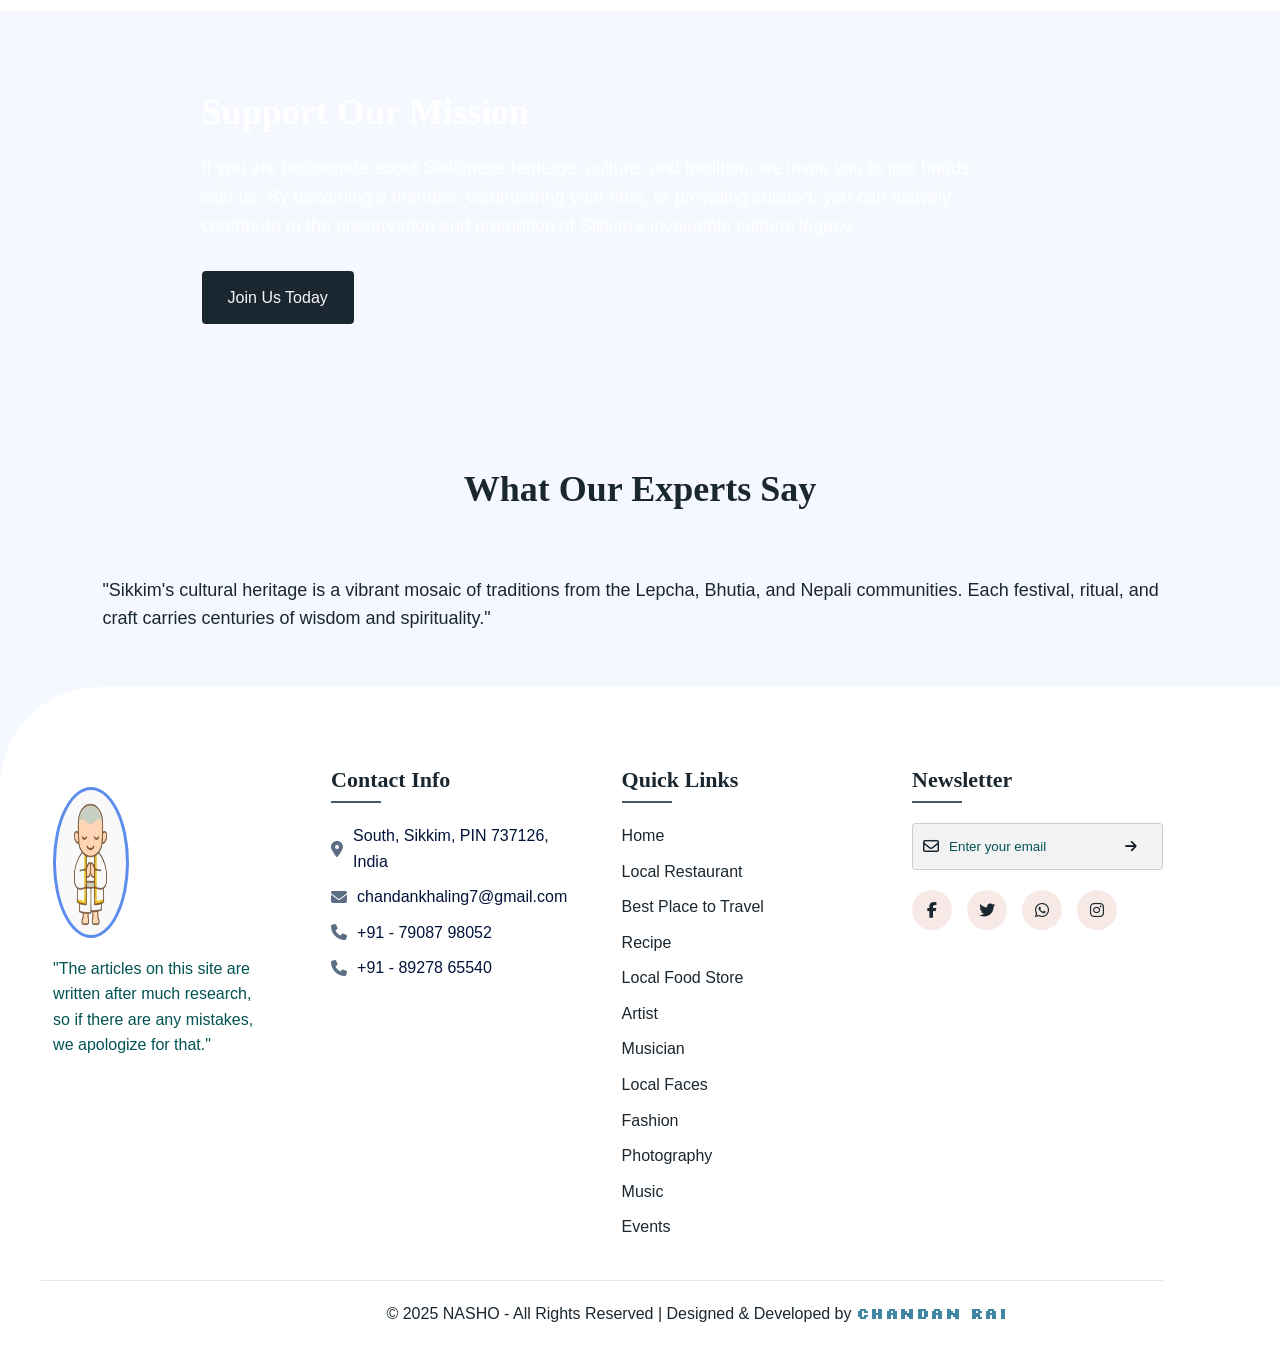
==== commit 03caceb2: "add ing quick links" ====
--- a/index.html
+++ b/index.html
@@ -270,10 +270,17 @@
                     <h3>Quick Links</h3>
                     <ul>
                         <li><a href="#home">Home</a></li>
-                        <li><a href="about.html">About Us</a></li>
-                        <li><a href="blog.html">Blog</a></li>
-                        <li><a href="members.html">Members</a></li>
-                        <li><a href="#contact">Contact</a></li>
+                        <li><a href="about.html">Local Restaurant</a></li>
+                        <li><a href="blog.html">Best Place to Travel</a></li>
+                        <li><a href="members.html">Recipe</a></li>
+                        <li><a href="#contact">Local Food Store</a></li>
+                        <li><a href="#contact">Artist</a></li>
+                        <li><a href="#contact">Musician</a></li>
+                        <li><a href="#contact">Local Faces</a></li>
+                        <li><a href="#contact">Fashion</a></li>
+                        <li><a href="#contact">Photography</a></li>
+                        <li><a href="#contact">Music</a></li>
+                        <li><a href="#contact">Events</a></li>
                     </ul>
                 </div>
 
--- a/index.css
+++ b/index.css
@@ -190,7 +190,7 @@
 /* Divider of section */
 .corner-section {
     position: relative;
-    padding: 6rem 7rem;
+    
 }
 
 /* Top-left  */
@@ -238,7 +238,7 @@
 /* Bottom-left */
 .c-bl-h {
     position: absolute;
-    bottom: -5%;
+    bottom: 2%;
     left: 2%;
     width: 15px;
     height: 4px;
@@ -248,7 +248,7 @@
 
 .c-bl-v {
     position: absolute;
-    bottom: -4.5%;
+    bottom: 3%;
     left: 1.5%;
     width: 4px;
     height: 15px;
@@ -259,7 +259,7 @@
 /* Bottom-right */
 .c-br-h {
     position: absolute;
-    bottom: -5%;
+    bottom: 2%;
     right: -20%;
     width: 15px;
     height: 4px;
@@ -269,7 +269,7 @@
 
 .c-br-v {
     position: absolute;
-    bottom: -4.5%;
+    bottom: 3%;
     right: -20.5%;
     width: 4px;
     height: 15px;
@@ -280,14 +280,26 @@
 /* Section index label [ 01 ] */
 .section-idx {
     position: absolute;
-    top: -10px;
-    left: 130px;
+    top: 0 ;
+    left: 60px;
     font-size: 2rem;
     color: var(--gray-color);
     letter-spacing: 2px;
     font-family: monospace;
 }
 
+/* horizantel line*/
+.vu {
+    display: block;
+    margin-left: 8.5%;
+    margin-right: auto;
+    margin-top: 8%;
+    width: 80vw;
+    height: 2.2px;
+    border: none;
+    background-color: #939596;
+    margin-bottom: -2%;
+}
 /* ===== NAVBAR ===== */
 .navbar {
     display: flex;
@@ -458,6 +470,7 @@
 .about-section {
     padding: var(--section-spacing) 0;
     background-color: var(--bg-section);
+ 
 }
 
 .about-content {
@@ -475,8 +488,8 @@
 
 .section-header h2 {
     text-align: center;
-    margin-left: -4%;
-    margin-top: -7%;
+    margin-left: 0%;
+    margin-top: 0%;
     color: #1A2730;
 }
 
@@ -486,32 +499,15 @@
 }
 
 .about-text p {
-    margin-bottom: 3rem;
     font-size: 1.8rem;
     color: #1A2730;
-}
-
-.vu {
-    display: block;
-    margin-left: auto;
-    margin-right: auto;
-    margin-top: 6%;
-    margin-bottom: -10%;
-    width: 83vw;
-    height: 2.2px;
-    border: none;
-    background-color: #939596;
 }
 
 /* ===== CULTURE SECTION ===== */
 .culture-section {
     padding: var(--section-spacing) 0;
     background-color: var(--bg-section-alt);
-}
-
-.culture-section h2 {
-    margin-left: -10%;
-    margin-top: -7%;
+    
 }
 
 .cul-bbt {
@@ -602,21 +598,17 @@
 .fact-section {
     padding: var(--section-spacing) 0;
     background-color: var(--bg-section);
-    padding-top: 3%;
-    padding-bottom: 5%;
-}
-
-.fact-section h2 {
-    margin-left: 3%;
-    margin-top: -8%;
 }
 
 .sikkim-fact {
     margin-left: 10%;
 }
 
+.sikkim-fact{
+    padding-top: 2%;
+}
 .sikkim-fact p {
-    margin-top: -3%;
+    margin-top: 0%;
     font-size: 1.8rem;
     margin-right: 9%;
     color: var(--text-main);
@@ -909,67 +901,125 @@
         display: block;
     }
 
-    /* Top-left: */
-    .c-tl-h {
-        top: -6.5%;
-        left: -3%;
-        height: 3px;
-        border-radius: 2px;
-    }
-
-    .c-tl-v {
-        top: -6%;
-        left: -4%;
-        width: 3px;
-        border-radius: 2px;
-    }
-
-    /* Top-right: */
-    .c-tr-h {
-        top: -6.5%;
-        right: -3%;
-        height: 3px;
-        border-radius: 2px;
-    }
-
-    .c-tr-v {
-        top: -6%;
-        right: -4%;
-        width: 3px;
-        border-radius: 2px;
-    }
-
-    /* Bottom-left: */
-    .c-bl-v {
-        left: -3%;
-        width: 3px;
-        border-radius: 2px;
-    }
-
-    .c-bl-h {
-        left: -1.5%;
-        height: 3.2px;
-        border-radius: 2px;
-    }
-
-    /* Bottom-right: shift 1px */
-    .c-br-v {
-        right: -4%;
-        width: 3px;
-        border-radius: 2px;
-    }
-
-    .c-br-h {
-        right: -2.4%;
-        height: 3.2px;
-        border-radius: 2px;
-    }
-
-    .vu{
-        width: 65vw;
-        margin-left: -14%;
-        margin-bottom: -50%;
-    }
+
+/* index [1]*/
+    .section-idx {
+    position: absolute;
+    margin-top: -8%;
+    margin-left: -12%;
+    font-size: 2rem;
+    color: var(--gray-color);
+    letter-spacing: 2px;
+    font-family: monospace;
+   }
+
+  
+
+/* Divider of section */
+.corner-section {
+    position: relative;
+    
+}
+
+/* Top-left  */
+.c-tl-h {
+    position: absolute;
+    top: -5%;
+    left: 2%;
+    width: 15px;
+    height: 4px;
+    background: #939596;
+    border-radius: 15%;
+}
+
+.c-tl-v {
+    position: absolute;
+    top: -4%;
+    left: 1%;
+    width: 4px;
+    height: 15px;
+    background: #939596;
+    border-radius: 15%;
+}
+
+/* Top-right */
+.c-tr-h {
+    position: absolute;
+    top: -5%;
+    right: 1%;
+    width: 15px;
+    height: 4px;
+    background: #939596;
+    border-radius: 15%;
+}
+
+.c-tr-v {
+    position: absolute;
+    top: -4%;
+    right: 0%;
+    width: 4px;
+    height: 15px;
+    background: #939596;
+    border-radius: 15%;
+}
+
+/* Bottom-left */
+.c-bl-v {
+    position: absolute;
+    bottom: 3%;
+    left: -2%;
+    width: 4px;
+    height: 15px;
+    background: #939596;
+    border-radius: 15%;
+}
+
+.c-bl-h {
+    position: absolute;
+    bottom: 2%;
+    left: 0.5%;
+    width: 15px;
+    height: 4px;
+    background: #939596;
+    border-radius: 15%;
+}
+
+/* Bottom-right */
+.c-br-h {
+    position: absolute;
+    bottom: 2%;
+    right: 2%;
+    width: 15px;
+    height: 4px;
+    background: #939596;
+    border-radius: 15%;
+}
+
+.c-br-v {
+    position: absolute;
+    bottom: 3%;
+    right: 0.1%;
+    width: 4px;
+    height: 15px;
+    background: #939596;
+    border-radius: 15%;
+}
+
+
+
+/* horizantel line*/
+.vu {
+    display: block;
+    margin-left: 8.5%;
+    margin-right: auto;
+    margin-top: 8%;
+    width: 70vw;
+    height: 2.2px;
+    border: none;
+    background-color: #939596;
+    margin-bottom: -2%;
+}
+
 
     .logo h1 {
         padding-left: 2rem;
@@ -1027,10 +1077,8 @@
     }
 
     /* about section first section  div */
-
-    .section-idx{
-        margin-top: -10%; 
-        margin-left: -40%;
+    .about-section{
+        margin-bottom: -8%;
     }
 
     .about-section h2{ 
@@ -1043,14 +1091,25 @@
         margin-left: 0;
     }
 
+    .culture-section a{
+        text-align: center;
+        width: 200px;
+        margin-left: 17%;
+    }
+
+    .festivals-grid{
+        margin-bottom: 20%;
+    }
+
     .sikkim-fact {
         margin-left: 5%;
         margin-right: 5%;
+        
     }
 
     .sikkim-fact p {
-        height: auto;
         margin-right: 0;
+        margin-bottom: 3%;
     }
 
     .sikkim-fact img {
@@ -1128,7 +1187,7 @@
 /* ===== RESPONSIVE — SMALL MOBILE (max 576px) ===== */
 @media (max-width: 576px) {
     html {
-        background-image: linear-gradient(rgba(22, 26, 41, 0.7), rgba(4, 9, 30, 0.7)), url(imgg/nathula.jpg);
+        background-image: linear-gradient(rgba(22, 26, 41, 0.7), rgba(4, 9, 30, 0.7)), url(images/nathula.jpg);
         background-attachment: fixed;
         font-size: 52%;
     }
@@ -1156,7 +1215,7 @@
     }
 
     .support-section {
-        background-image: linear-gradient(rgba(22, 26, 41, 0.7), rgba(4, 9, 30, 0.7)), url(imgg/vila.jpg);
+        background-image: linear-gradient(rgba(22, 26, 41, 0.7), rgba(4, 9, 30, 0.7)), url(images/vila.jpg);
         background-attachment: fixed;
     }
 
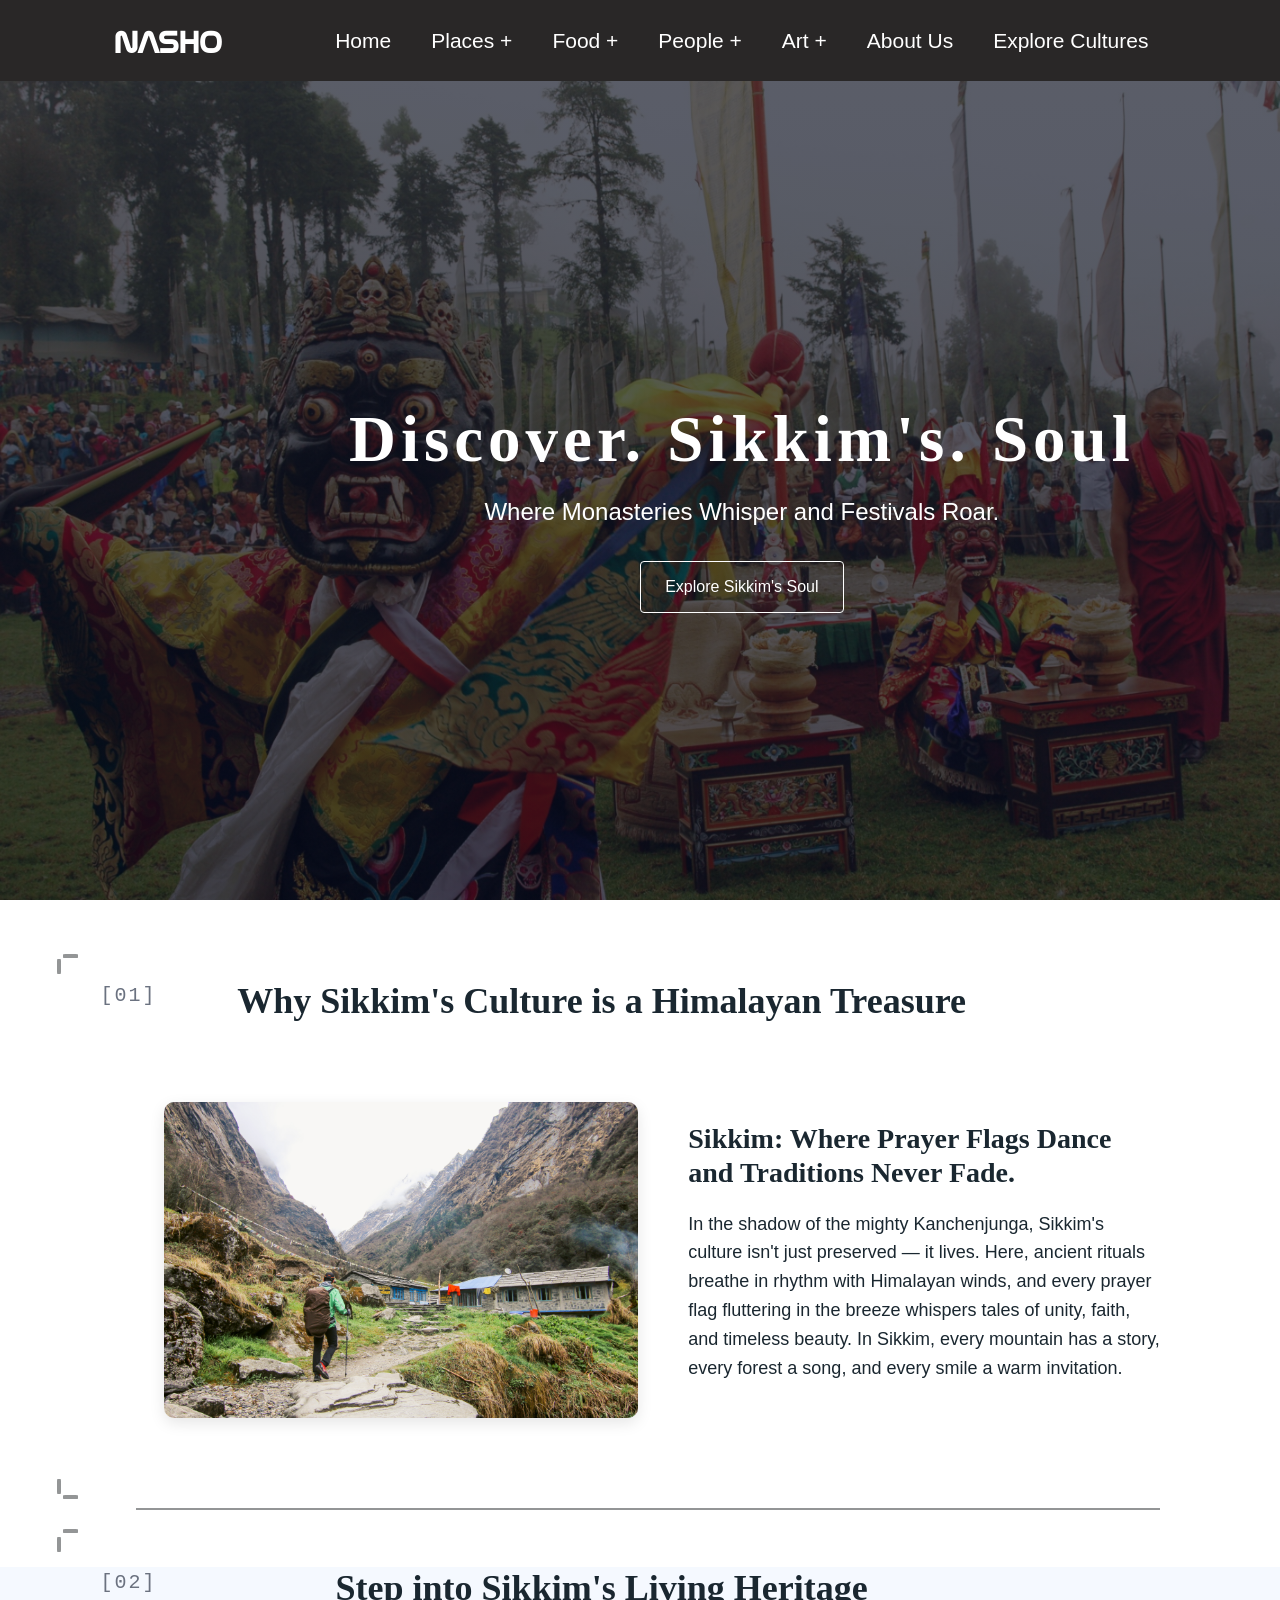
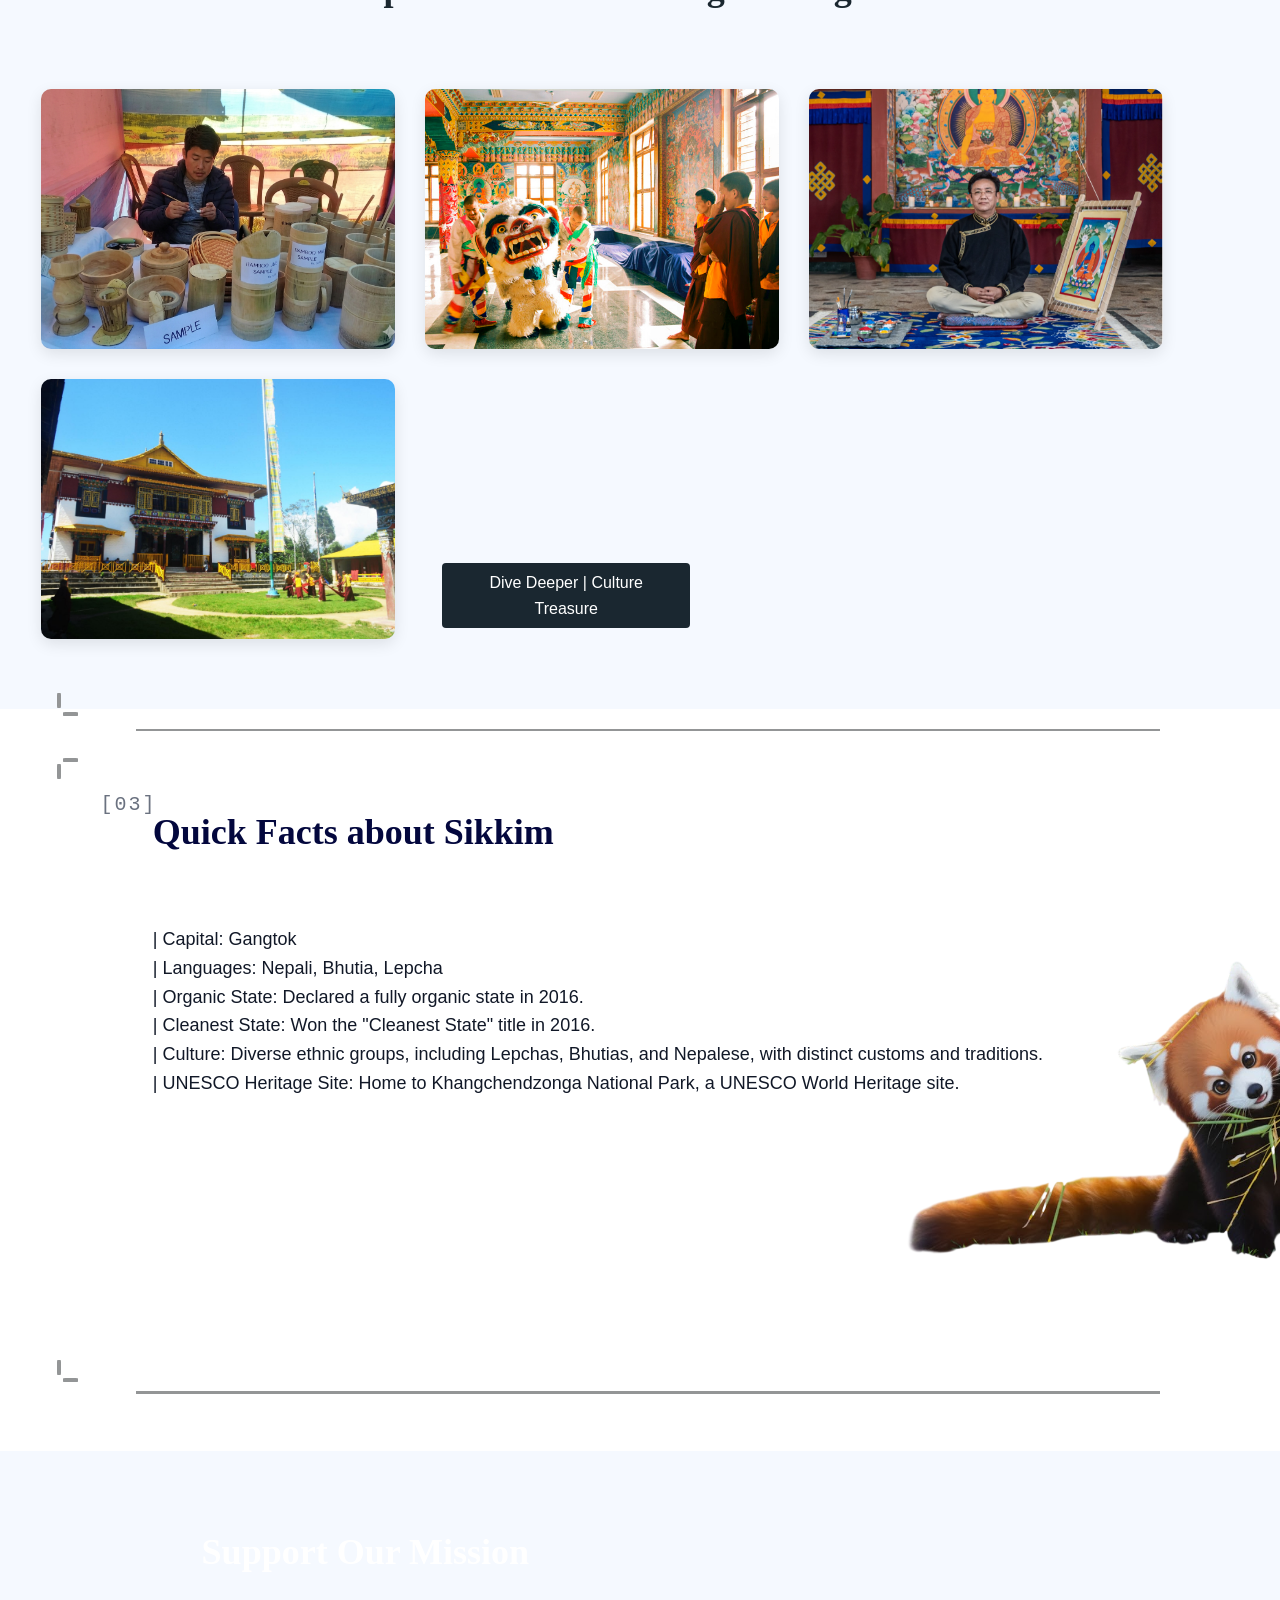
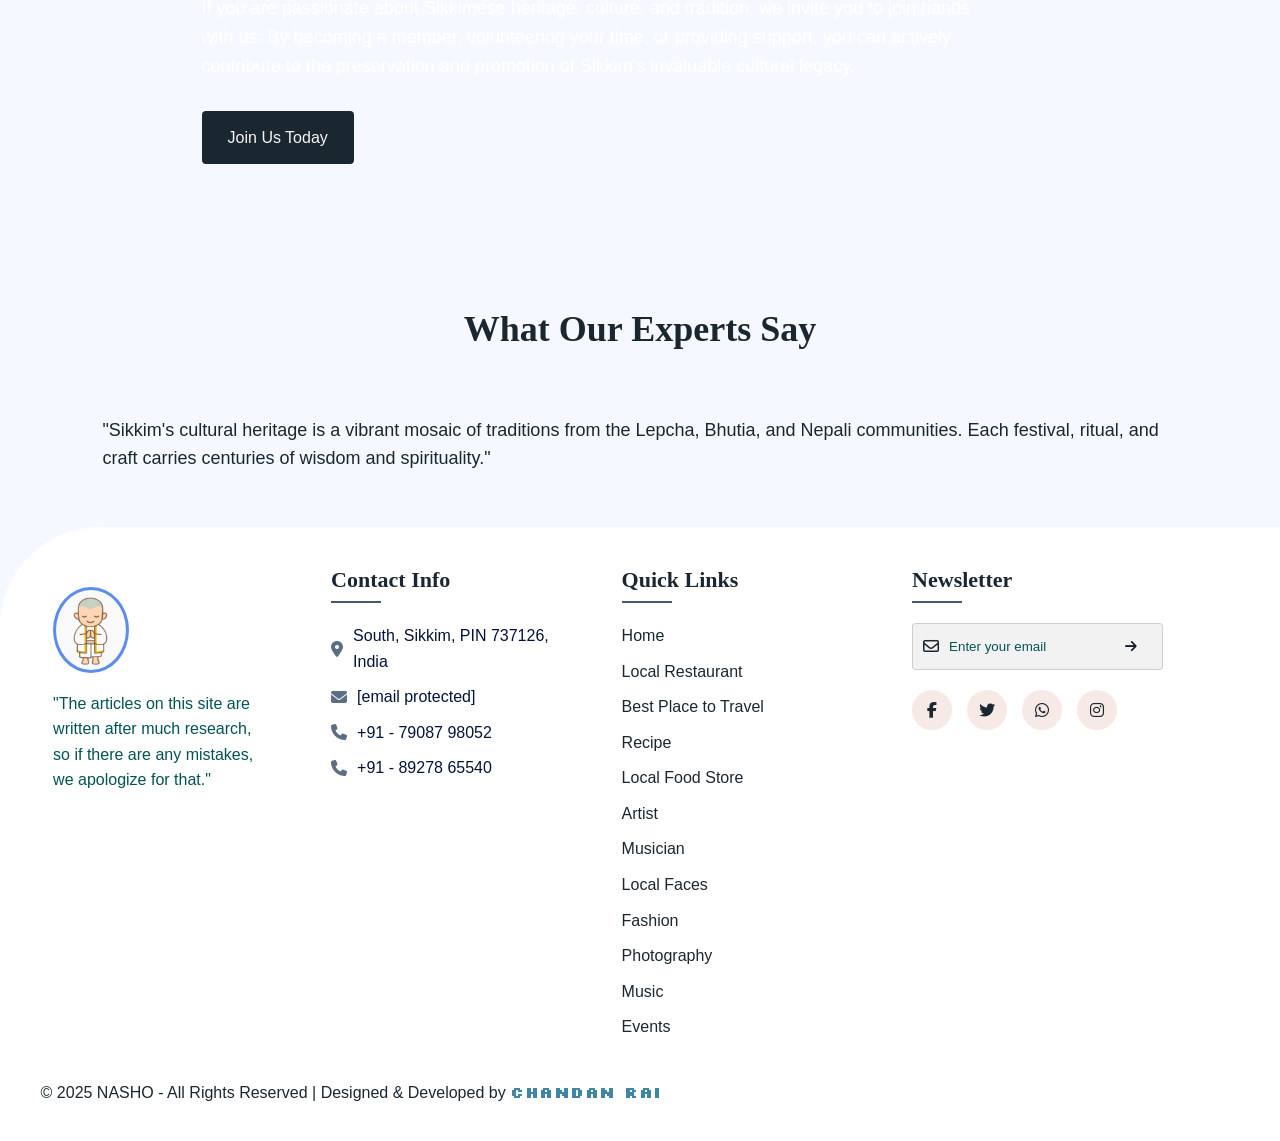
==== commit 9238caba: "fixing error" ====
--- a/index.html
+++ b/index.html
@@ -16,10 +16,13 @@
 
     <!-- Custom CSS -->
     <link rel="stylesheet" href="index.css">
+    <link rel="stylesheet" href="loader.css">
     <link rel="icon" href="./images/loco.png">
 </head>
 
 <body>
+
+
 
     <!-- ===== NAVBAR ===== -->
     <nav class="navbar" id="navbar">
@@ -125,7 +128,7 @@
     </section>
 
     <!-- ===== CULTURE SECTION ===== -->
-    <section class="culture-section">
+    <section class="    ">
         <div class="container">
 
             <section class="corner-section">
@@ -261,7 +264,7 @@
                 <div class="footer-contact">
                     <h3>Contact Info</h3>
                     <p><i class="fas fa-map-marker-alt"></i> South, Sikkim, PIN 737126, India</p>
-                    <p><i class="fas fa-envelope"></i> chandankhaling7@gmail.com</p>
+                    <p><i class="fas fa-envelope"></i> <a href="/cdn-cgi/l/email-protection" class="__cf_email__" data-cfemail="05666d646b61646b6e6d64696c6b6232456268646c692b666a68">[email&#160;protected]</a></p>
                     <p><i class="fas fa-phone"></i> +91 - 79087 98052</p>
                     <p><i class="fas fa-phone"></i> +91 - 89278 65540</p>
                 </div>
@@ -303,7 +306,7 @@
                 </div>
             </div>
 
-            <div class="footer-bottom">
+            <div class="footers-bottom">
                 <p>&copy; 2025 NASHO - All Rights Reserved | Designed & Developed by <a href="#"><span
                             class="dev-credit">Chandan Rai</span></a></p>
                 <p></p>
@@ -312,8 +315,10 @@
     </footer>
 
     <!-- ===== JAVASCRIPT ===== -->
-    <script src="script.js"></script>
-    <script>
+
+    <script src="loader.js"></script>
+    
+     <script>
         // Mobile Menu Toggle
         const menuToggle = document.getElementById('menuToggle');
         const navLinks = document.getElementById('navLinks');
--- a/index.css
+++ b/index.css
@@ -187,10 +187,27 @@
     width: 100%;
 }
 
+/* ===== CORNER BLINK ANIMATIONS ===== */
+@keyframes blink-tl {
+    0%, 100% { opacity: 1; }
+    50%       { opacity: 0; }
+}
+@keyframes blink-tr {
+    0%, 100% { opacity: 1; }
+    50%       { opacity: 0; }
+}
+@keyframes blink-bl {
+    0%, 100% { opacity: 1; }
+    50%       { opacity: 0; }
+}
+@keyframes blink-br {
+    0%, 100% { opacity: 1; }
+    50%       { opacity: 0; }
+}
+
 /* Divider of section */
 .corner-section {
     position: relative;
-    
 }
 
 /* Top-left  */
@@ -202,6 +219,7 @@
     height: 4px;
     background: #939596;
     border-radius: 15%;
+    animation: blink-tl 1.1s ease-in-out infinite;
 }
 
 .c-tl-v {
@@ -212,6 +230,7 @@
     height: 15px;
     background: #939596;
     border-radius: 15%;
+    animation: blink-tl 1.1s ease-in-out infinite;
 }
 
 /* Top-right */
@@ -223,6 +242,7 @@
     height: 4px;
     background: #939596;
     border-radius: 15%;
+    animation: blink-tr 1.7s ease-in-out infinite;
 }
 
 .c-tr-v {
@@ -233,6 +253,7 @@
     height: 15px;
     background: #939596;
     border-radius: 15%;
+    animation: blink-tr 1.7s ease-in-out infinite;
 }
 
 /* Bottom-left */
@@ -244,6 +265,7 @@
     height: 4px;
     background: #939596;
     border-radius: 15%;
+    animation: blink-bl 2.3s ease-in-out infinite;
 }
 
 .c-bl-v {
@@ -254,6 +276,7 @@
     height: 15px;
     background: #939596;
     border-radius: 15%;
+    animation: blink-bl 2.3s ease-in-out infinite;
 }
 
 /* Bottom-right */
@@ -265,6 +288,7 @@
     height: 4px;
     background: #939596;
     border-radius: 15%;
+    animation: blink-br 1.5s ease-in-out infinite;
 }
 
 .c-br-v {
@@ -275,6 +299,7 @@
     height: 15px;
     background: #939596;
     border-radius: 15%;
+    animation: blink-br 1.5s ease-in-out infinite;
 }
 
 /* Section index label [ 01 ] */
@@ -673,7 +698,7 @@
 .footer {
     background-color: var(--bg-footer);
     color: #1A2730;
-    padding: 8rem 0 2rem;
+    padding: 4rem 0 2rem;
     border-top-left-radius: 10rem;
 }
 
@@ -690,7 +715,7 @@
 }
 
 .footer-logo {
-    height: 35%;
+    height: 20%;
     width: 35%;
     background-color: #f9f9fa;
     border-radius: 50%;
@@ -918,7 +943,6 @@
 /* Divider of section */
 .corner-section {
     position: relative;
-    
 }
 
 /* Top-left  */
@@ -929,17 +953,19 @@
     width: 15px;
     height: 4px;
     background: #939596;
-    border-radius: 15%;
+    border-radius: 50px;
+    animation: blink-tl 1.1s ease-in-out infinite;
 }
 
 .c-tl-v {
     position: absolute;
-    top: -4%;
+    top: -4.3%;
     left: 1%;
     width: 4px;
     height: 15px;
     background: #939596;
-    border-radius: 15%;
+    border-radius: 50px;
+    animation: blink-tl 1.1s ease-in-out infinite;
 }
 
 /* Top-right */
@@ -950,49 +976,54 @@
     width: 15px;
     height: 4px;
     background: #939596;
-    border-radius: 15%;
+    border-radius: 50px;
+    animation: blink-tr 1.7s ease-in-out infinite;
 }
 
 .c-tr-v {
     position: absolute;
-    top: -4%;
+    top: -4.3%;
     right: 0%;
     width: 4px;
     height: 15px;
     background: #939596;
-    border-radius: 15%;
+    border-radius: 50px;
+    animation: blink-tr 1.7s ease-in-out infinite;
 }
 
 /* Bottom-left */
 .c-bl-v {
     position: absolute;
-    bottom: 3%;
+    bottom: 2.8%;
     left: -2%;
     width: 4px;
     height: 15px;
     background: #939596;
-    border-radius: 15%;
+    border-radius: 50px;
+    animation: blink-bl 2.3s ease-in-out infinite;
 }
 
 .c-bl-h {
     position: absolute;
     bottom: 2%;
-    left: 0.5%;
+    left: 0%;
     width: 15px;
     height: 4px;
     background: #939596;
-    border-radius: 15%;
+    border-radius: 50px;
+    animation: blink-bl 2.3s ease-in-out infinite;
 }
 
 /* Bottom-right */
 .c-br-h {
     position: absolute;
-    bottom: 2%;
+    bottom: 2.4%;
     right: 2%;
     width: 15px;
     height: 4px;
     background: #939596;
-    border-radius: 15%;
+    border-radius: 50px;
+    animation: blink-br 1.5s ease-in-out infinite;
 }
 
 .c-br-v {
@@ -1002,7 +1033,8 @@
     width: 4px;
     height: 15px;
     background: #939596;
-    border-radius: 15%;
+    border-radius: 50px;
+    animation: blink-br 1.5s ease-in-out infinite;
 }
 
 
@@ -1091,11 +1123,7 @@
         margin-left: 0;
     }
 
-    .culture-section a{
-        text-align: center;
-        width: 200px;
-        margin-left: 17%;
-    }
+   
 
     .festivals-grid{
         margin-bottom: 20%;
@@ -1121,11 +1149,21 @@
 
     .cul-bbt {
         margin-top: 10%;
-        margin-left: 0;
+        margin-left: 5%;
         margin-right: 0;
-        width: 100%;
+        width: 50%;
         text-align: center;
     }
+
+    .fact-section img{
+        margin-top: 35%;
+    }
+
+
+    .overlay {
+        opacity: 1;
+        background: linear-gradient(to top, rgba(0, 0, 0, 0.65), transparent);
+   }
 
     .support-section {
         background-image: linear-gradient(rgba(22, 26, 41, 0.7), rgba(4, 9, 30, 0.7)), url(images/vila.jpg);
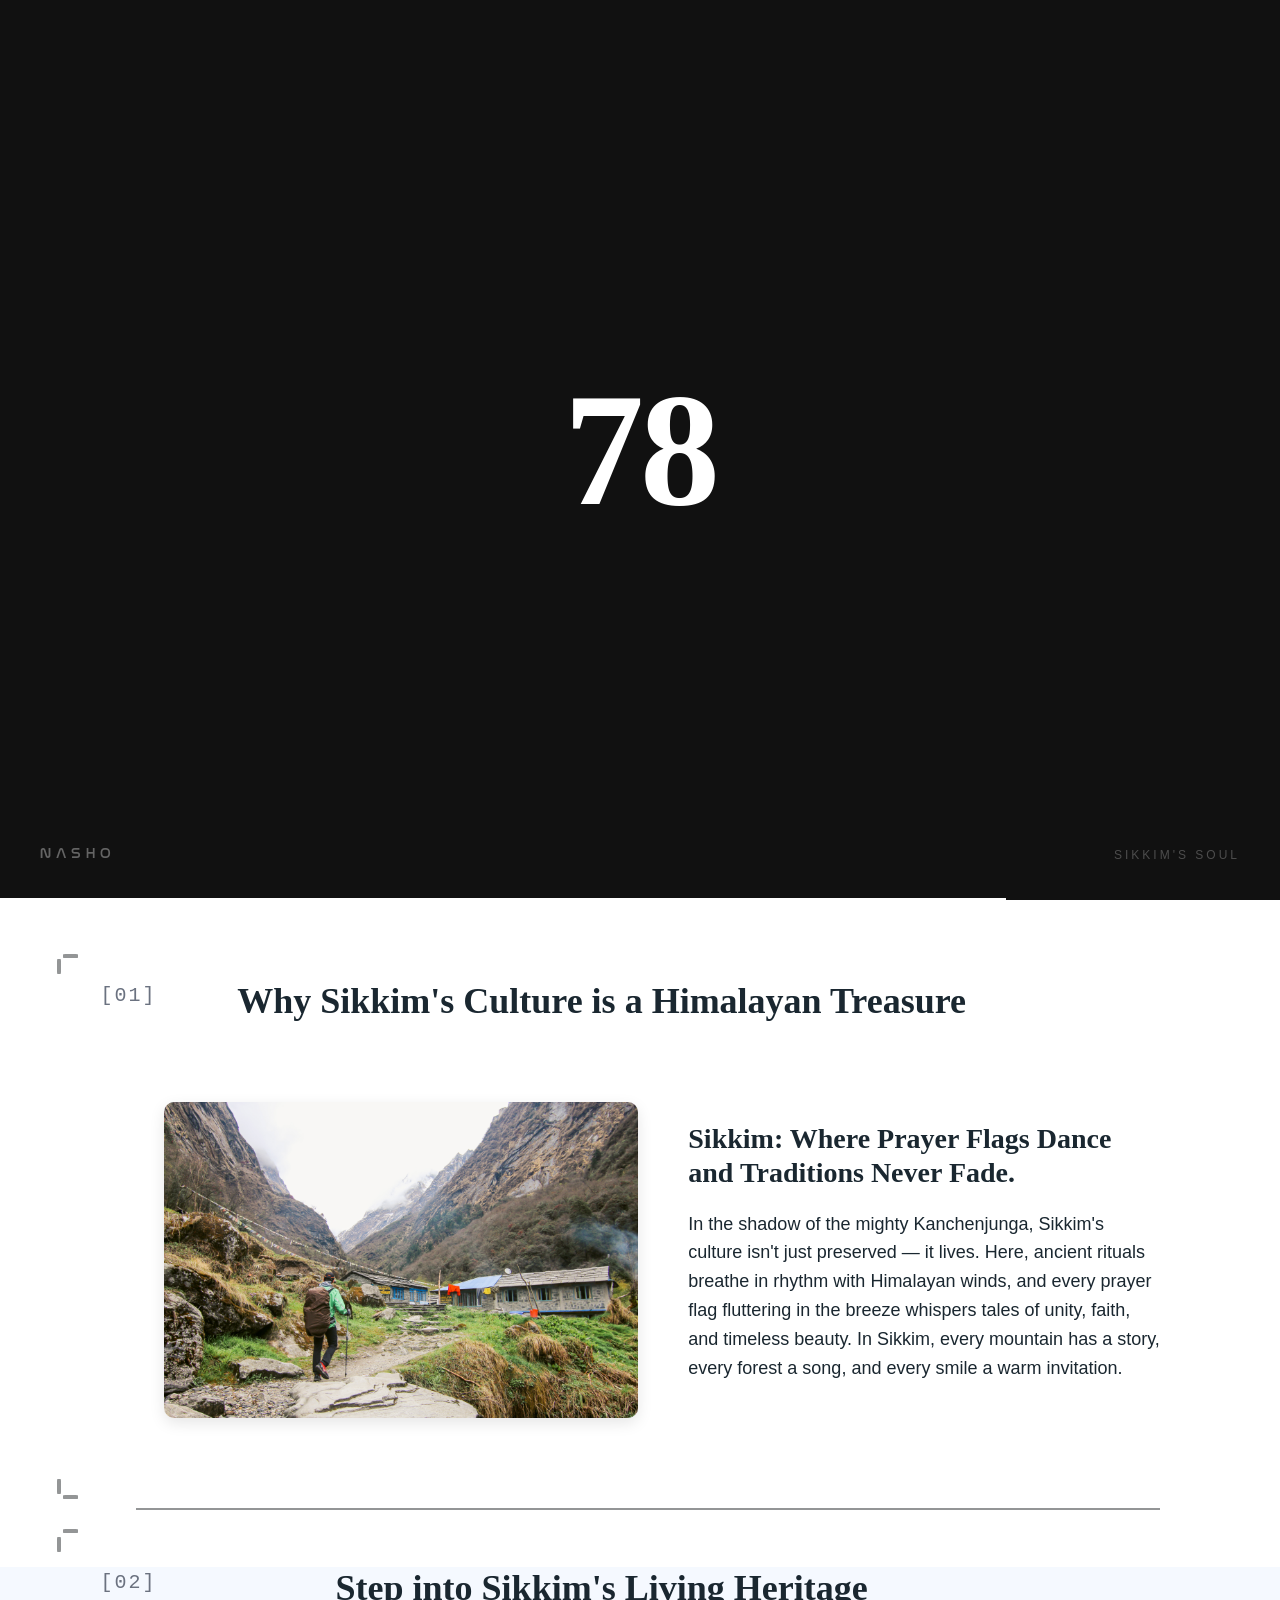
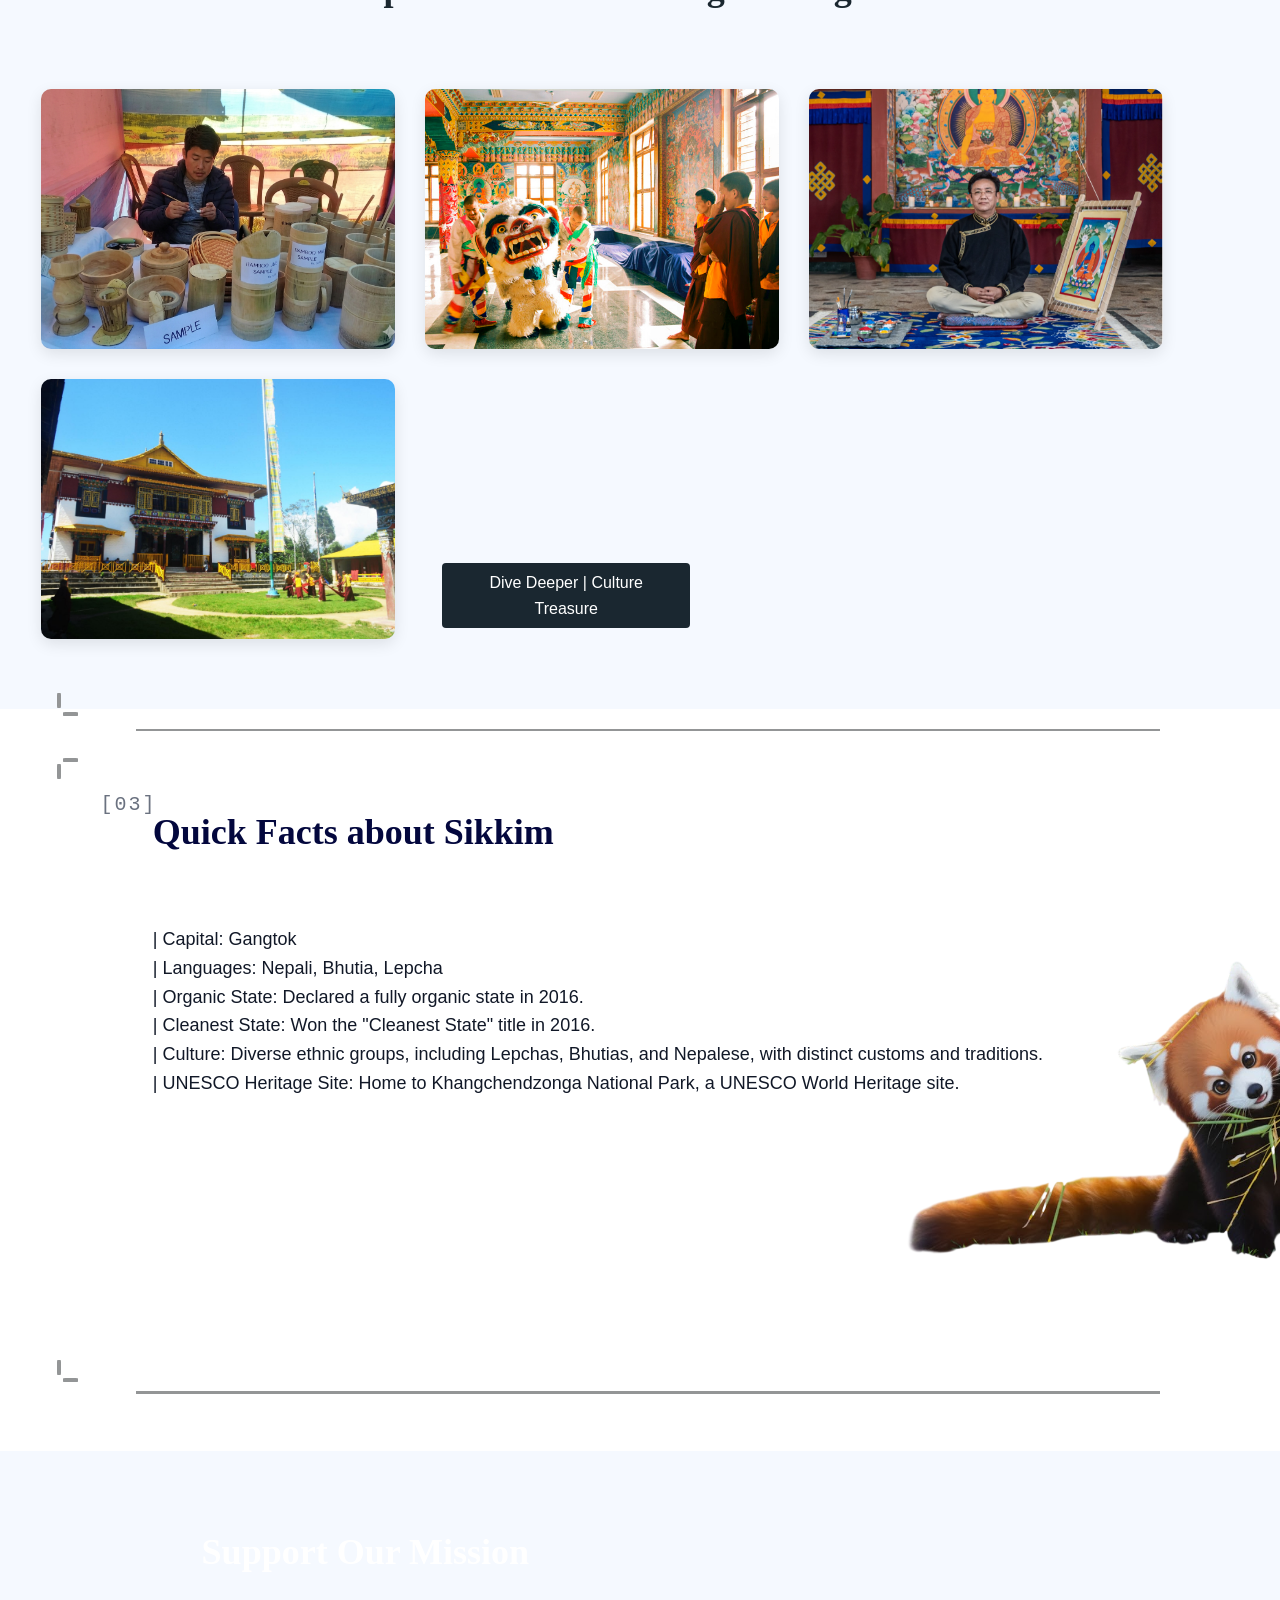
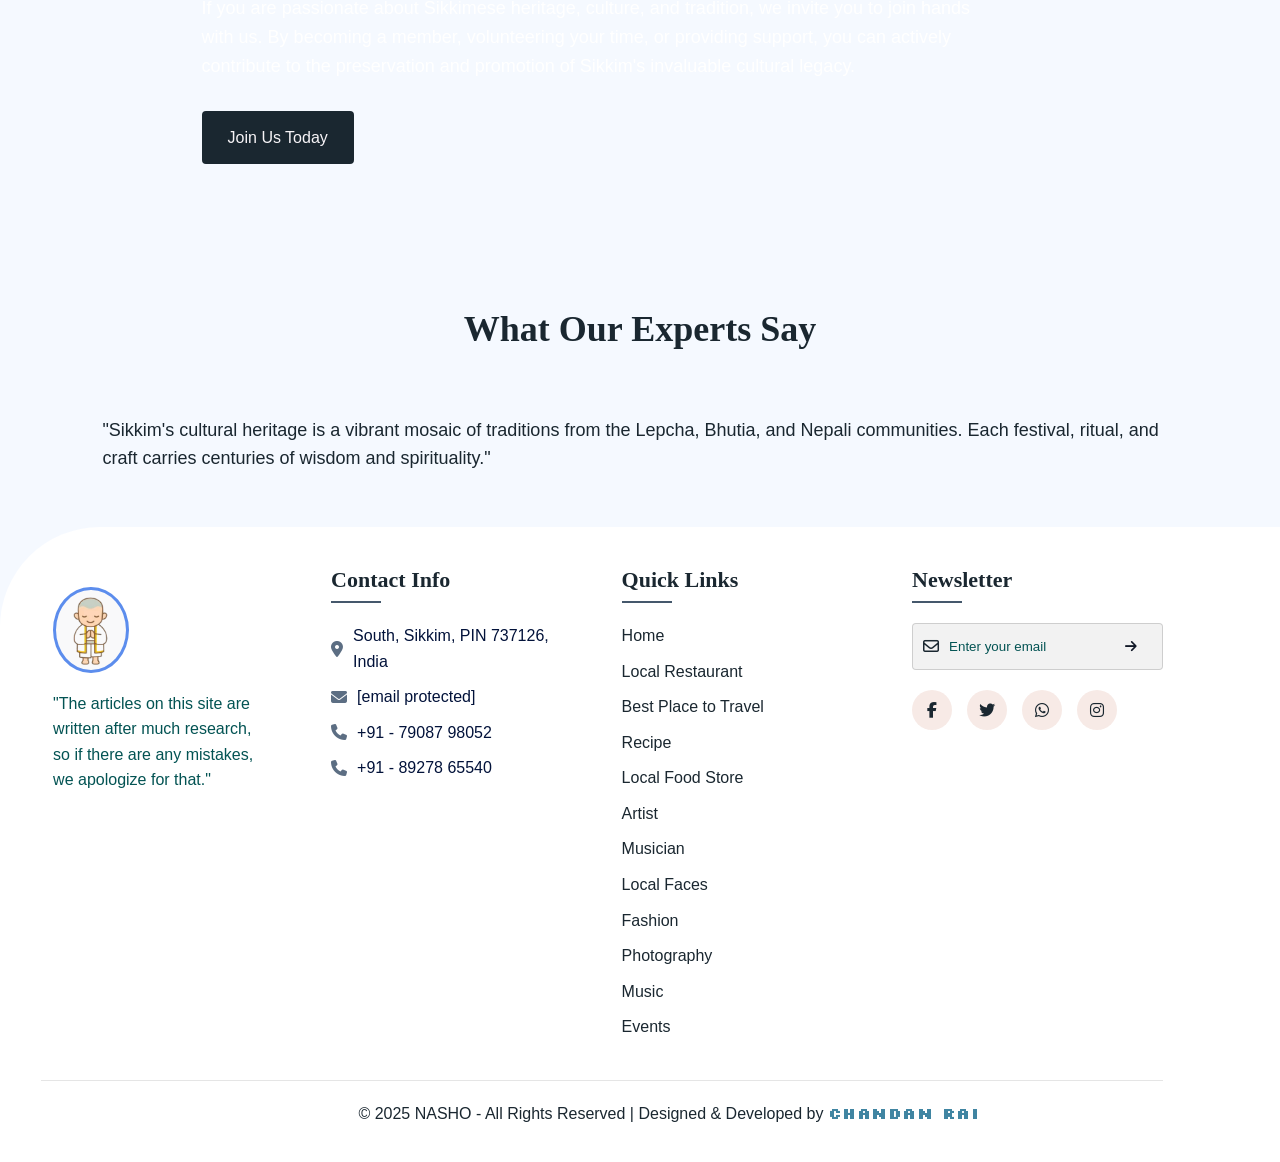
==== commit aa76dc92: "adding js" ====
--- a/index.html
+++ b/index.html
@@ -22,6 +22,15 @@
 
 <body>
 
+<!-- ===== LOADER ===== -->
+<div id="loader">
+    <div class="panel-top"></div>
+    <div class="panel-bottom"></div>
+    <span class="loader-count">0</span>
+    <div class="loader-line"></div>
+    <span class="loader-brand">NASHO</span>
+    <span class="loader-tag">Sikkim's Soul</span>
+</div>
 
 
     <!-- ===== NAVBAR ===== -->
--- a/index.css
+++ b/index.css
@@ -479,7 +479,21 @@
     padding-left: 25%;
 }
 
-.hero-content h1 {
+
+@font-face {
+    font-family: 'Nasalization';
+    src: url('fonts/nasalization\ rg.ttf') format('woff2');
+}
+
+.logo h1 {
+    color: #ffffff;
+    padding-left: 5rem;
+    padding-top: 2rem;
+    font-size: 3rem;
+    font-family: 'Nasalization';
+}
+
+.hero h1{
     font-size: 6.5rem;
     letter-spacing: 5px;
     font-weight: 900;
@@ -827,8 +841,8 @@
     transform: translateY(-3px);
 }
 
-.footer-bottom {
-    padding-left: 17%;
+.footers-bottom {
+    padding-left: 12%;
     text-align: center;
     padding-top: 2rem;
     border-top: 1px solid var(--border-color);
@@ -840,7 +854,6 @@
     letter-spacing: 0.5px;
     font-family: 'Silkscreen', cursive;
 }
-
 
 
 /* ===== RESPONSIVE — TABLET (max 992px) ===== */
@@ -1217,7 +1230,7 @@
         justify-content: flex-start;
     }
 
-    .footer-bottom {
+    .footers-bottom {
         padding-left: 0;
     }
 }
--- a/loader.css
+++ b/loader.css
@@ -0,0 +1,92 @@
+/* ===== LOADER ===== */
+#loader {
+    position: fixed;
+    inset: 0;
+    z-index: 9999;
+    background: #111;
+    display: flex;
+    align-items: center;
+    justify-content: center;
+    overflow: hidden;
+}
+
+/* The two halves that split open to reveal the page */
+#loader .panel-top,
+#loader .panel-bottom {
+    position: absolute;
+    left: 0;
+    width: 100%;
+    height: 50%;
+    background: #111;
+    transition: transform 0.8s cubic-bezier(0.76, 0, 0.24, 1);
+    z-index: 2;
+}
+
+#loader .panel-top  { top: 0; }
+#loader .panel-bottom { bottom: 0; }
+
+#loader.split .panel-top    { transform: translateY(-100%); }
+#loader.split .panel-bottom { transform: translateY(100%); }
+
+/* Counter number */
+.loader-count {
+    position: absolute;
+    font-family: 'Playfair Display', serif;
+    font-size: clamp(6rem, 18vw, 16rem);
+    font-weight: 700;
+    color: #fff;
+    letter-spacing: -4px;
+    z-index: 3;
+    transition: opacity 0.3s ease;
+    user-select: none;
+}
+
+/* Progress line */
+.loader-line {
+    position: absolute;
+    bottom: 0;
+    left: 0;
+    height: 2px;
+    width: 0%;
+    background: #fff;
+    z-index: 4;
+    transition: width linear;
+}
+
+/* Site name bottom-left */
+.loader-brand {
+    position: absolute;
+    bottom: 3.5rem;
+    left: 4rem;
+    font-family: 'Nasalization';
+    font-size: 1.4rem;
+    letter-spacing: 5px;
+    color: rgba(255,255,255,0.35);
+    z-index: 3;
+    text-transform: uppercase;
+}
+
+/* Tagline bottom-right */
+.loader-tag {
+    position: absolute;
+    bottom: 3.5rem;
+    right: 4rem;
+    font-family: 'Poppins', sans-serif;
+    font-size: 1.2rem;
+    letter-spacing: 3px;
+    color: rgba(255,255,255,0.25);
+    z-index: 3;
+    text-transform: uppercase;
+}
+
+/* After split — hide loader completely */
+#loader.done {
+    visibility: hidden;
+    pointer-events: none;
+}
+
+/* ===== RESPONSIVE ===== */
+@media (max-width: 768px) {
+    .loader-brand { left: 2rem; bottom: 2.5rem; font-size: 1.2rem; }
+    .loader-tag   { right: 2rem; bottom: 2.5rem; font-size: 1rem; }
+}
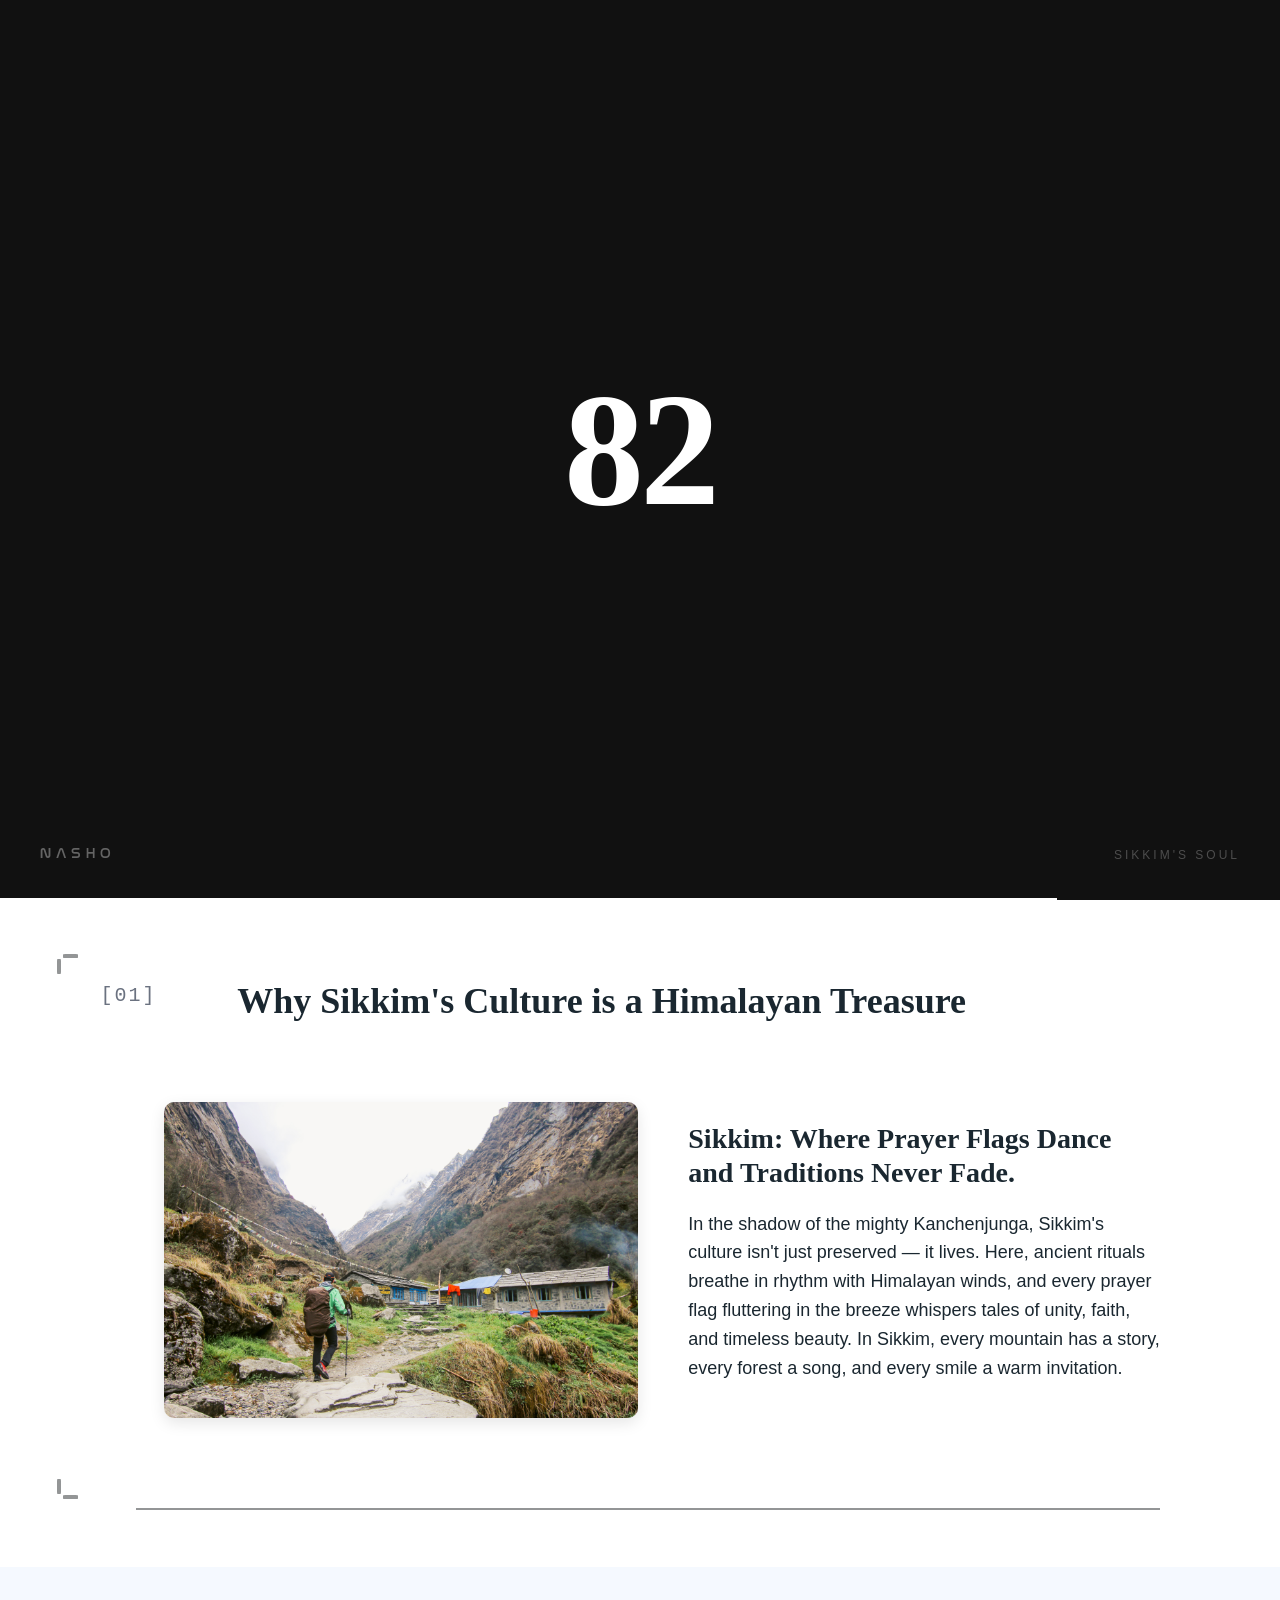
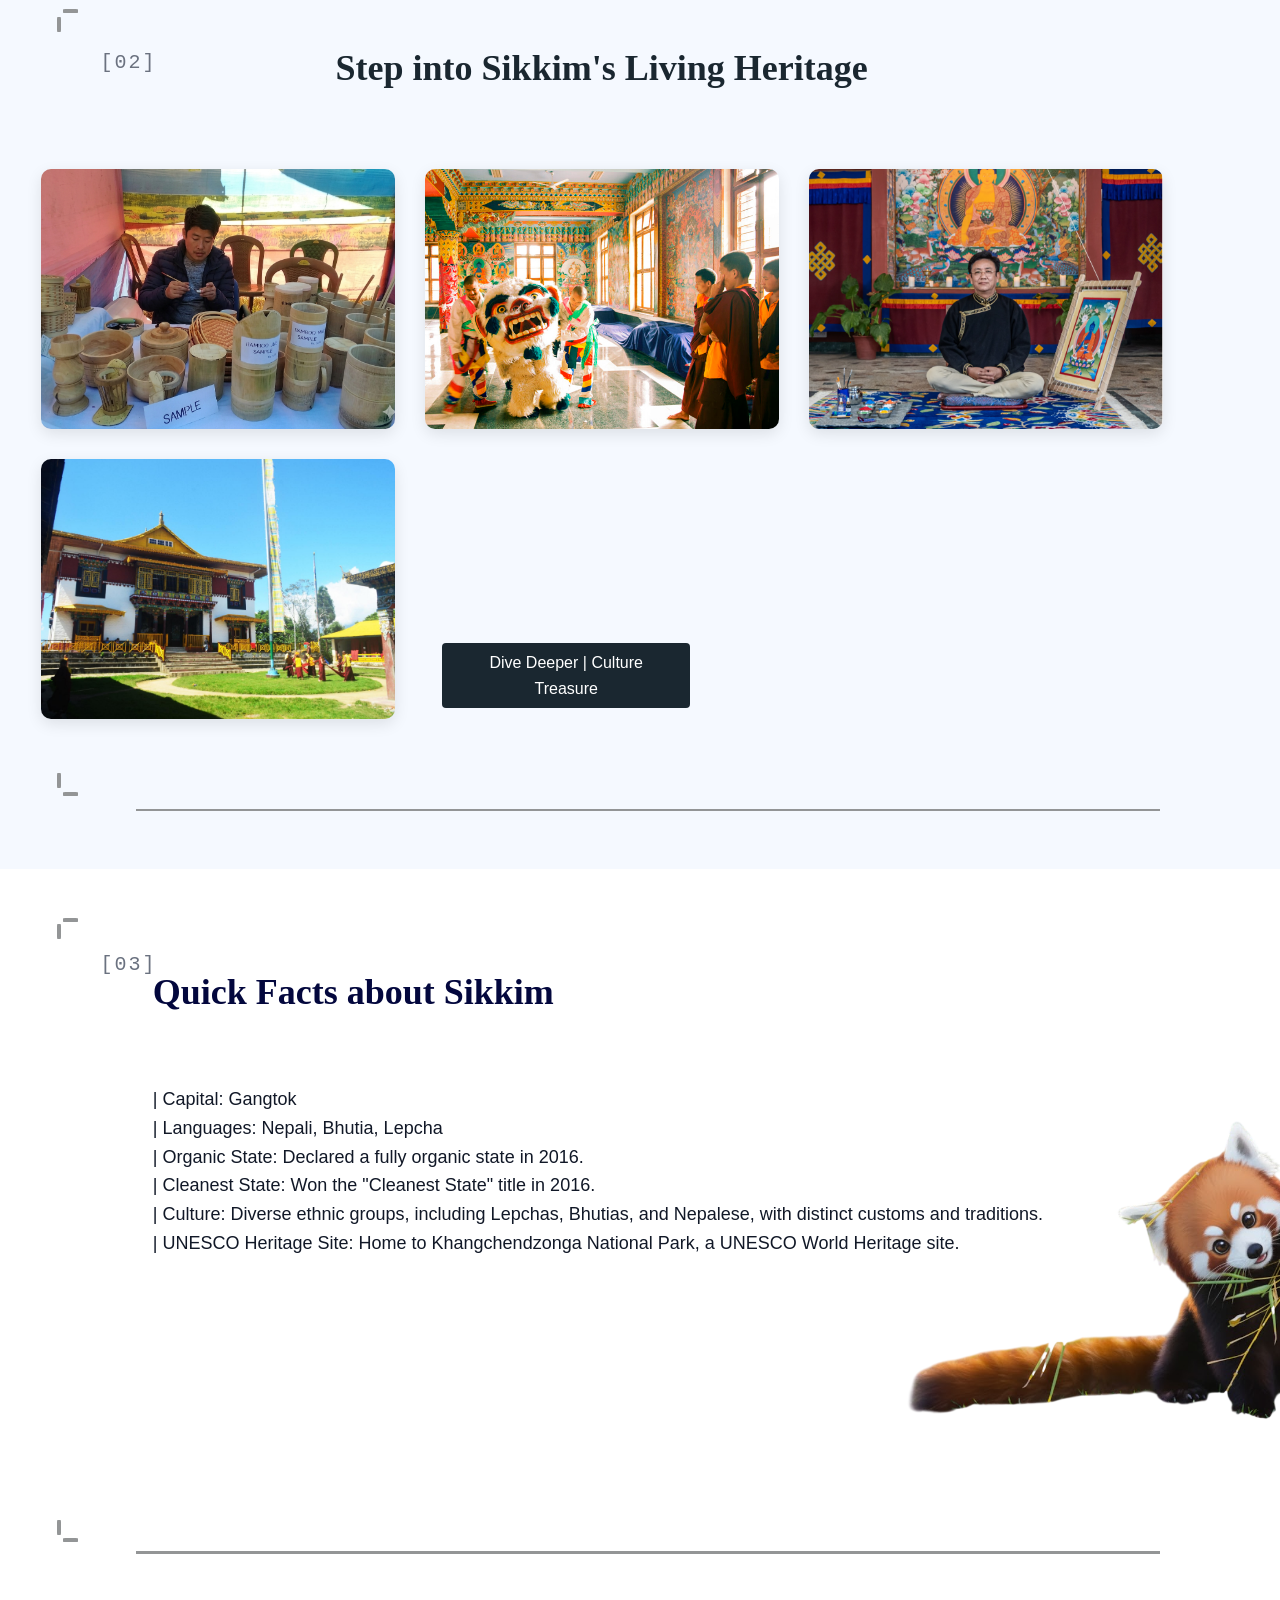
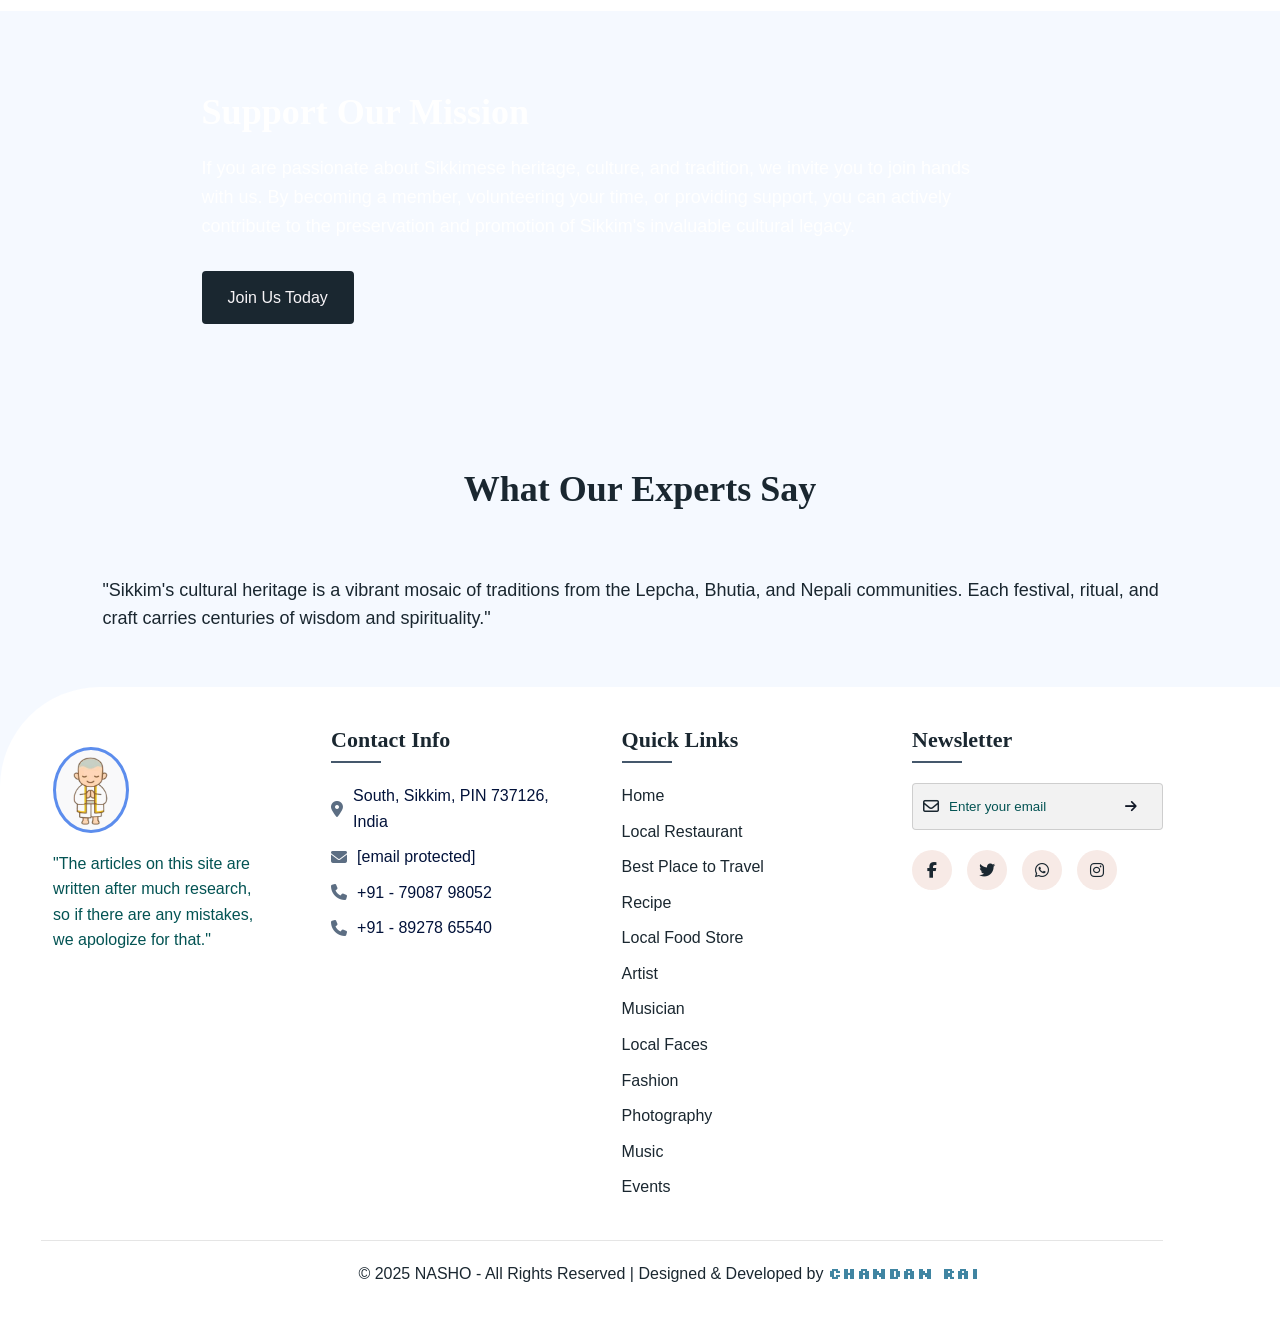
==== commit a6bef3ec: "fixing error" ====
--- a/index.html
+++ b/index.html
@@ -137,7 +137,7 @@
     </section>
 
     <!-- ===== CULTURE SECTION ===== -->
-    <section class="    ">
+    <section class="culture-section">
         <div class="container">
 
             <section class="corner-section">
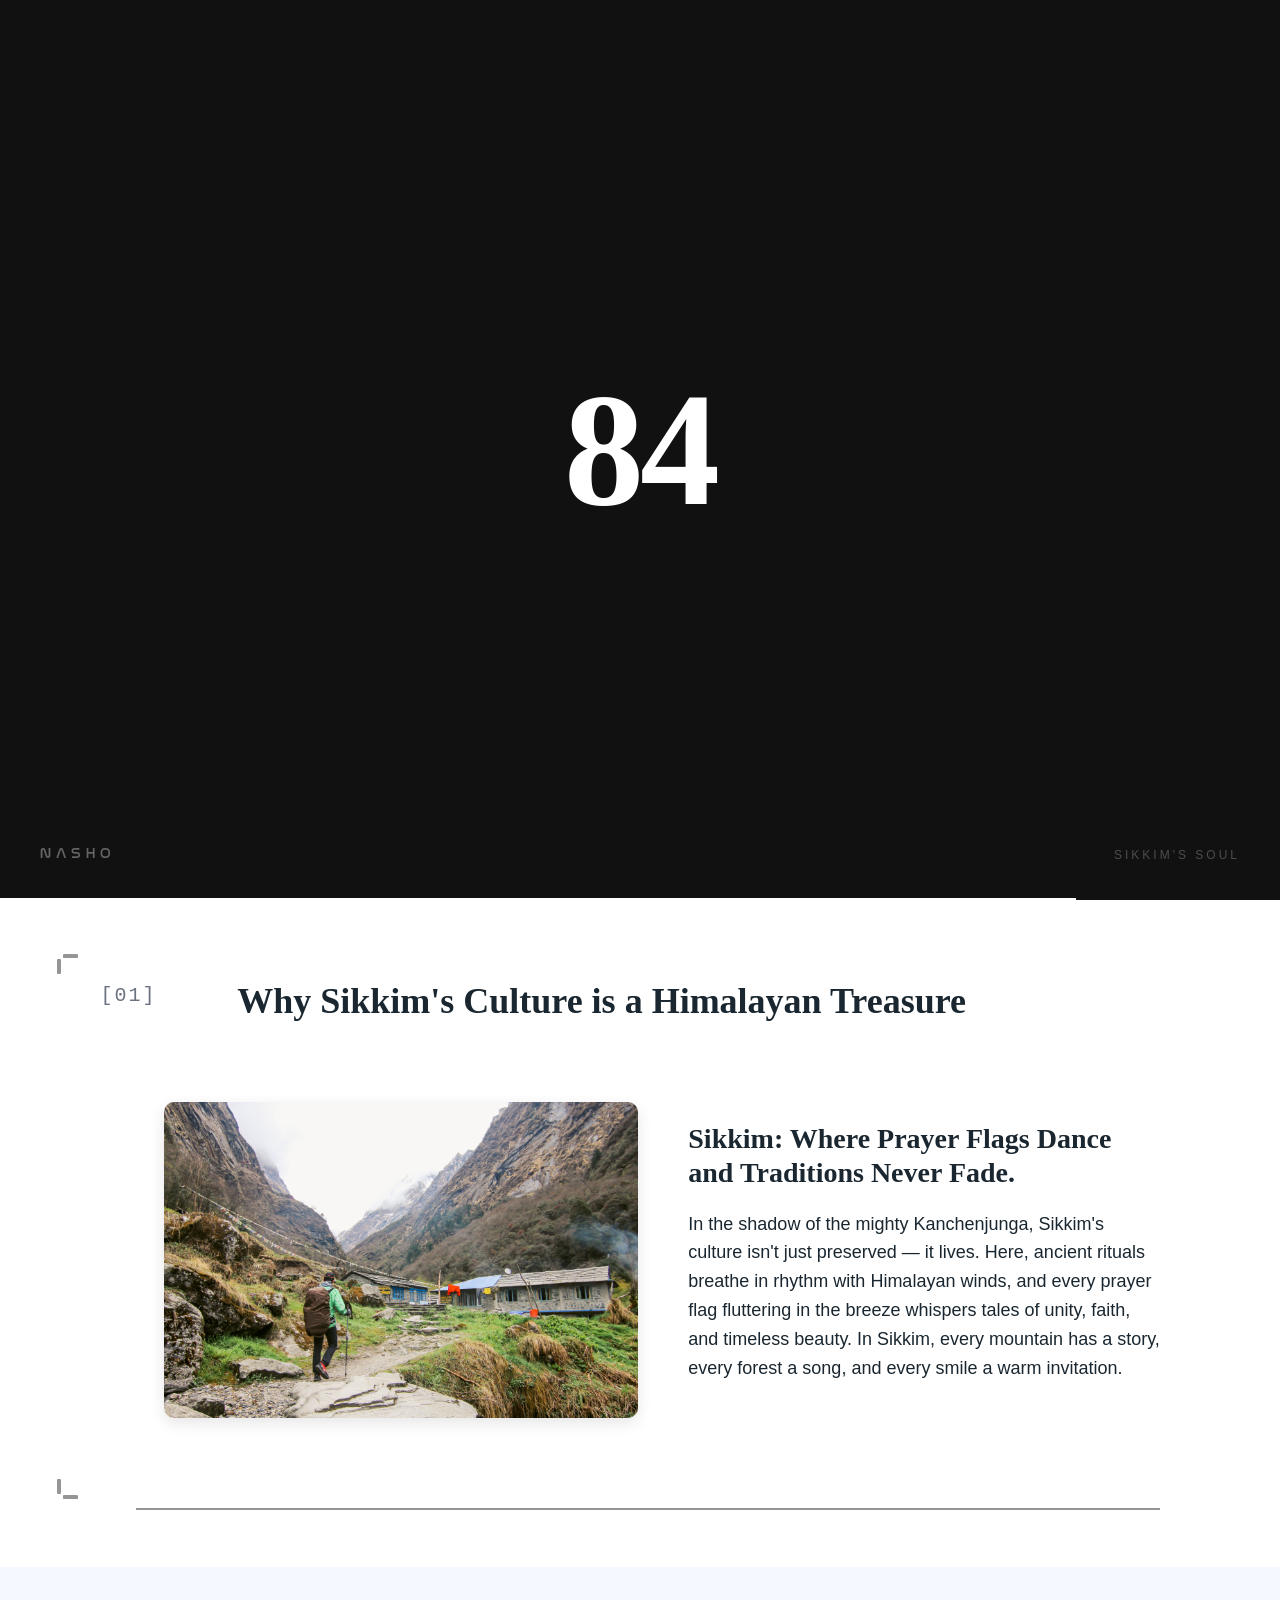
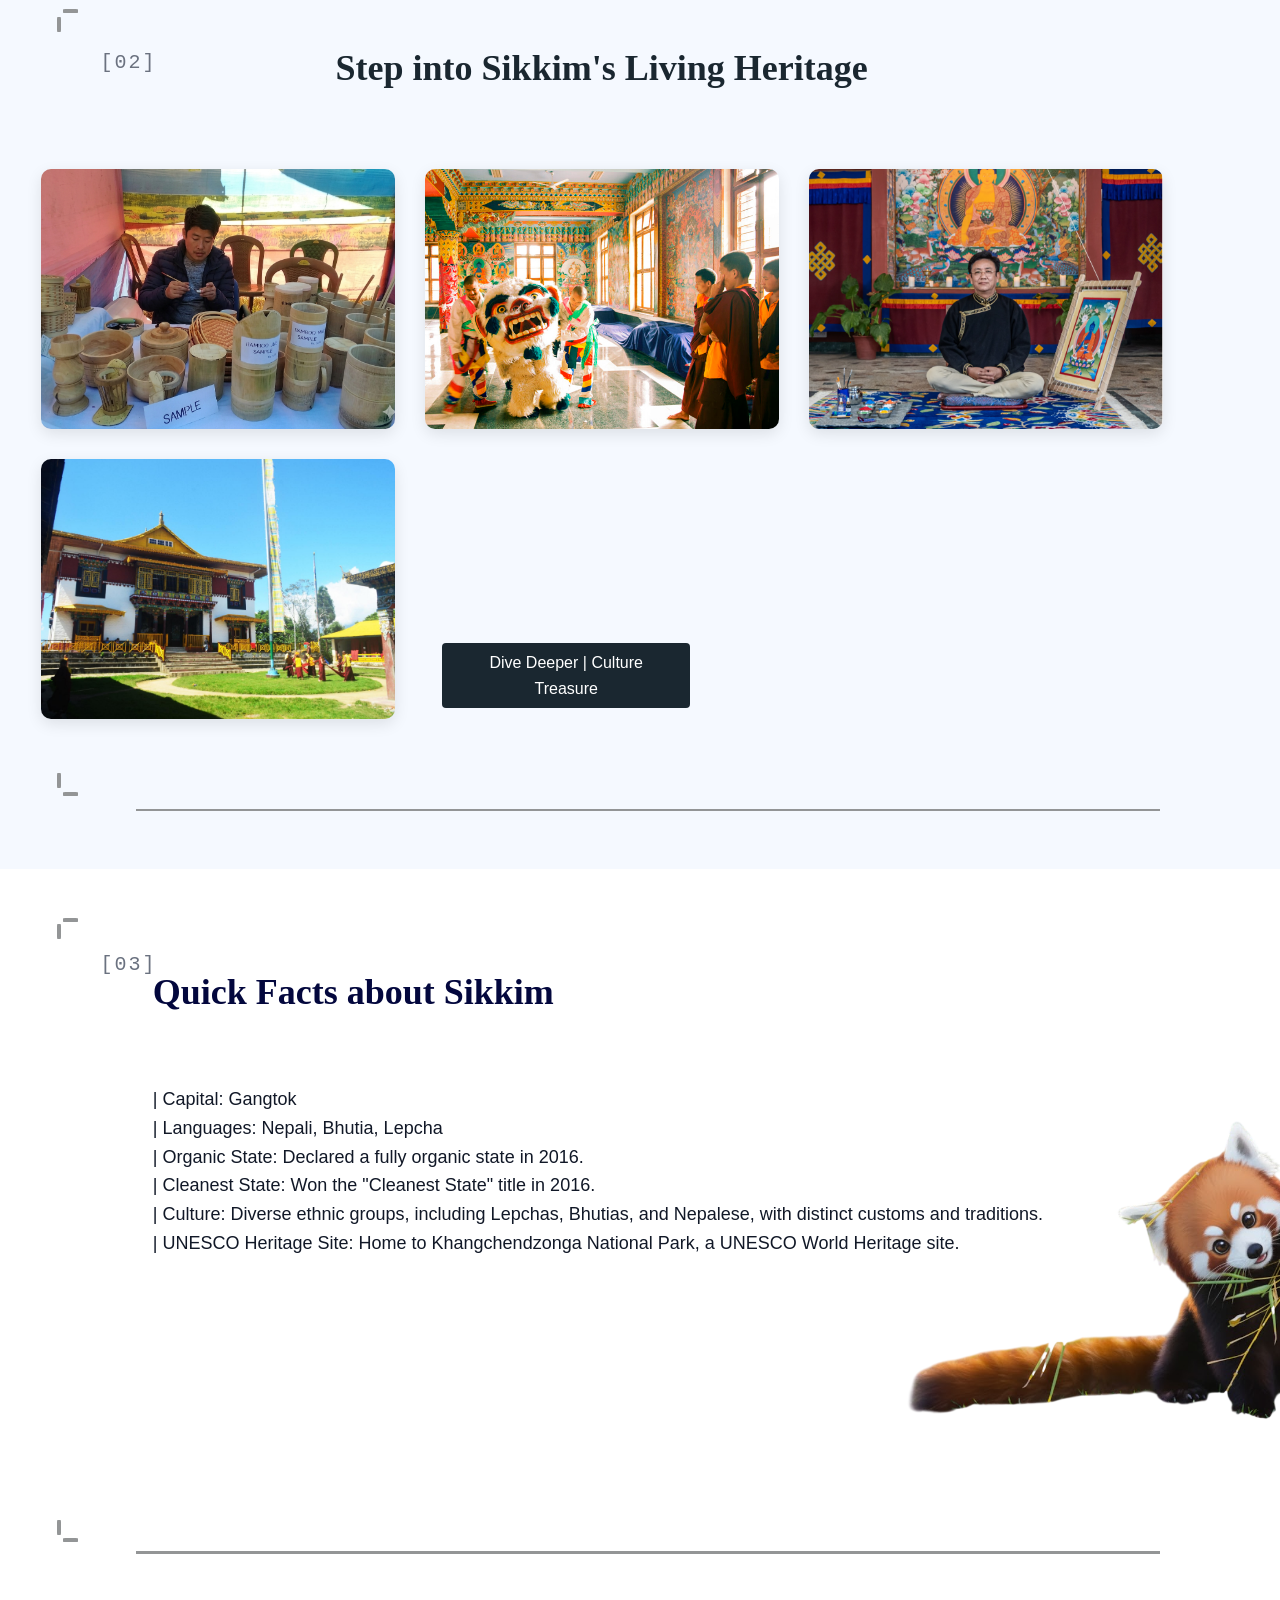
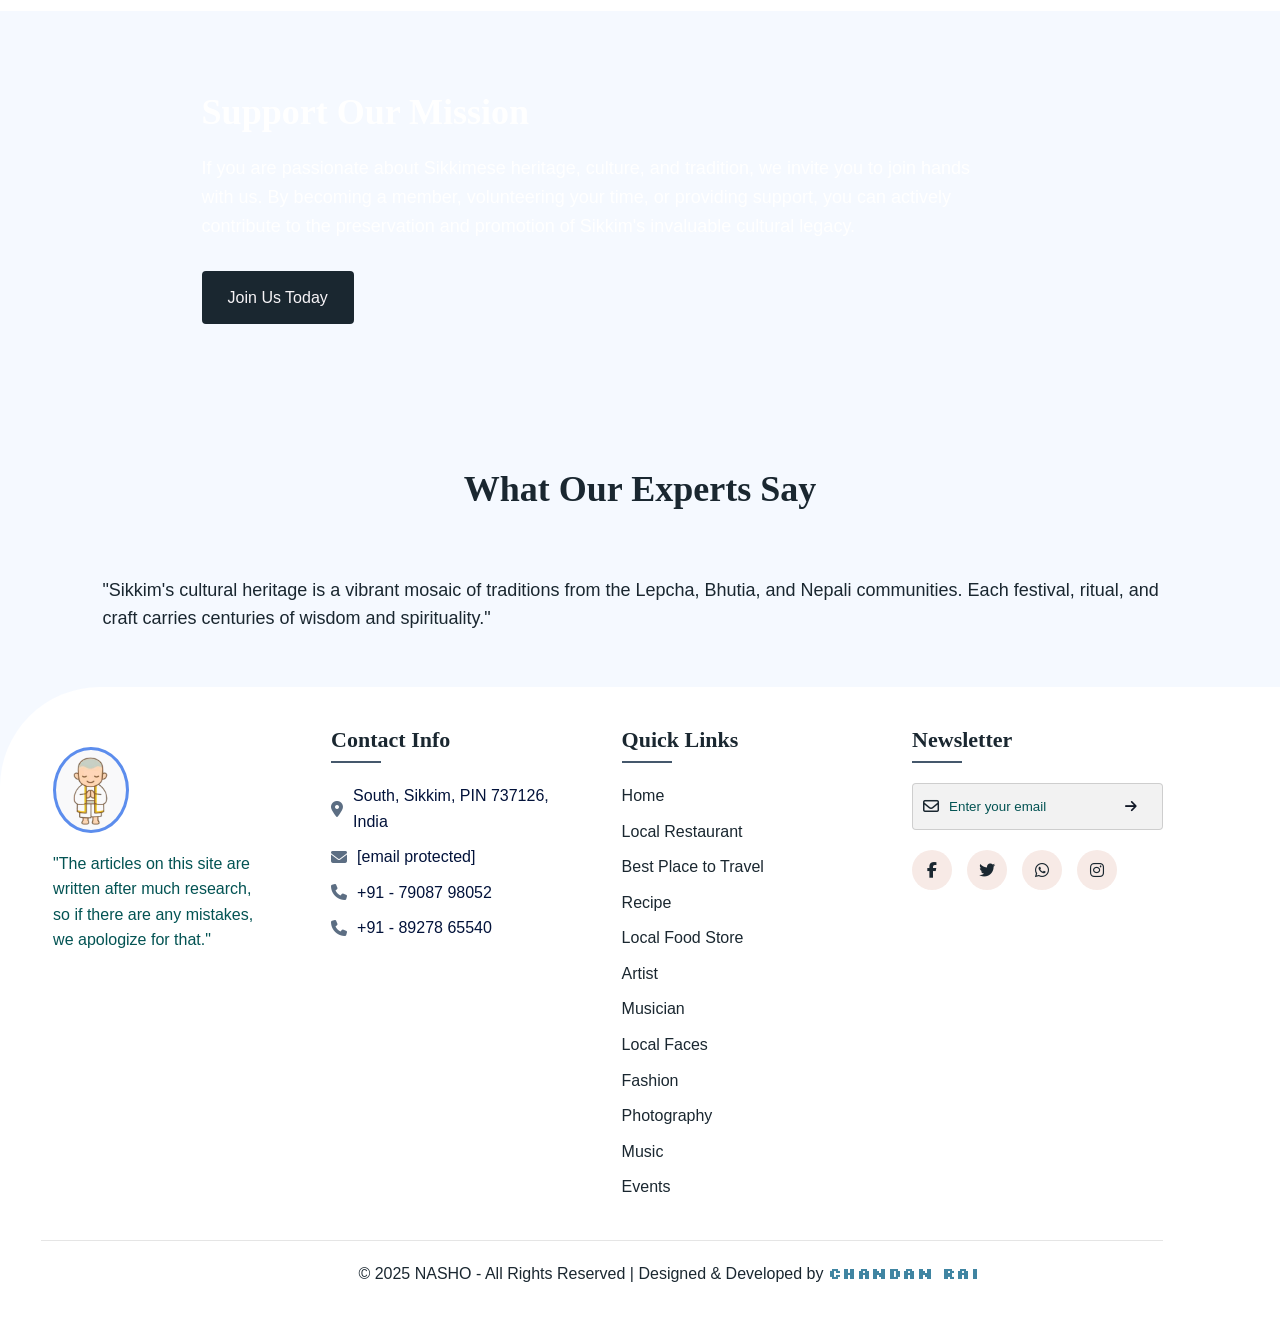
==== commit a2e1820e: "adding local resturant" ====
--- a/index.html
+++ b/index.html
@@ -282,7 +282,7 @@
                     <h3>Quick Links</h3>
                     <ul>
                         <li><a href="#home">Home</a></li>
-                        <li><a href="about.html">Local Restaurant</a></li>
+                        <li><a href="localresturant.html">Local Restaurant</a></li>
                         <li><a href="blog.html">Best Place to Travel</a></li>
                         <li><a href="members.html">Recipe</a></li>
                         <li><a href="#contact">Local Food Store</a></li>
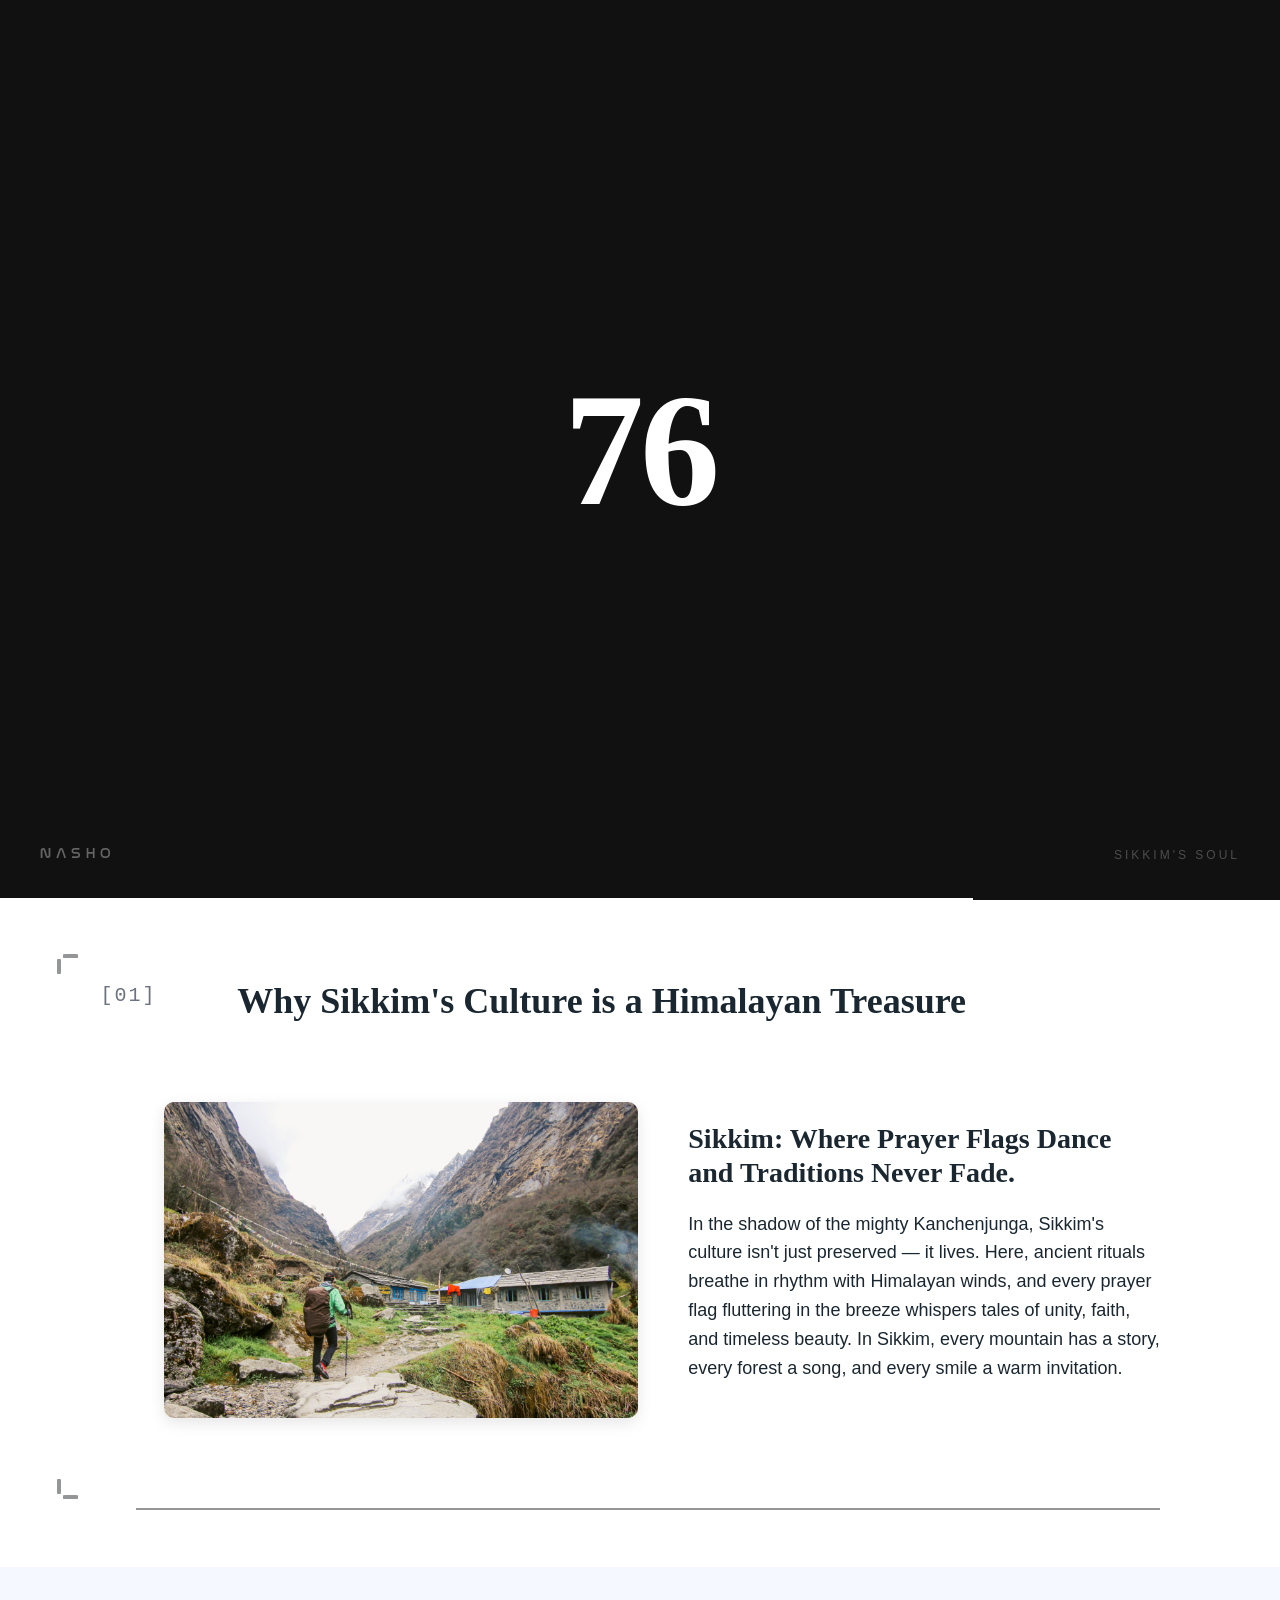
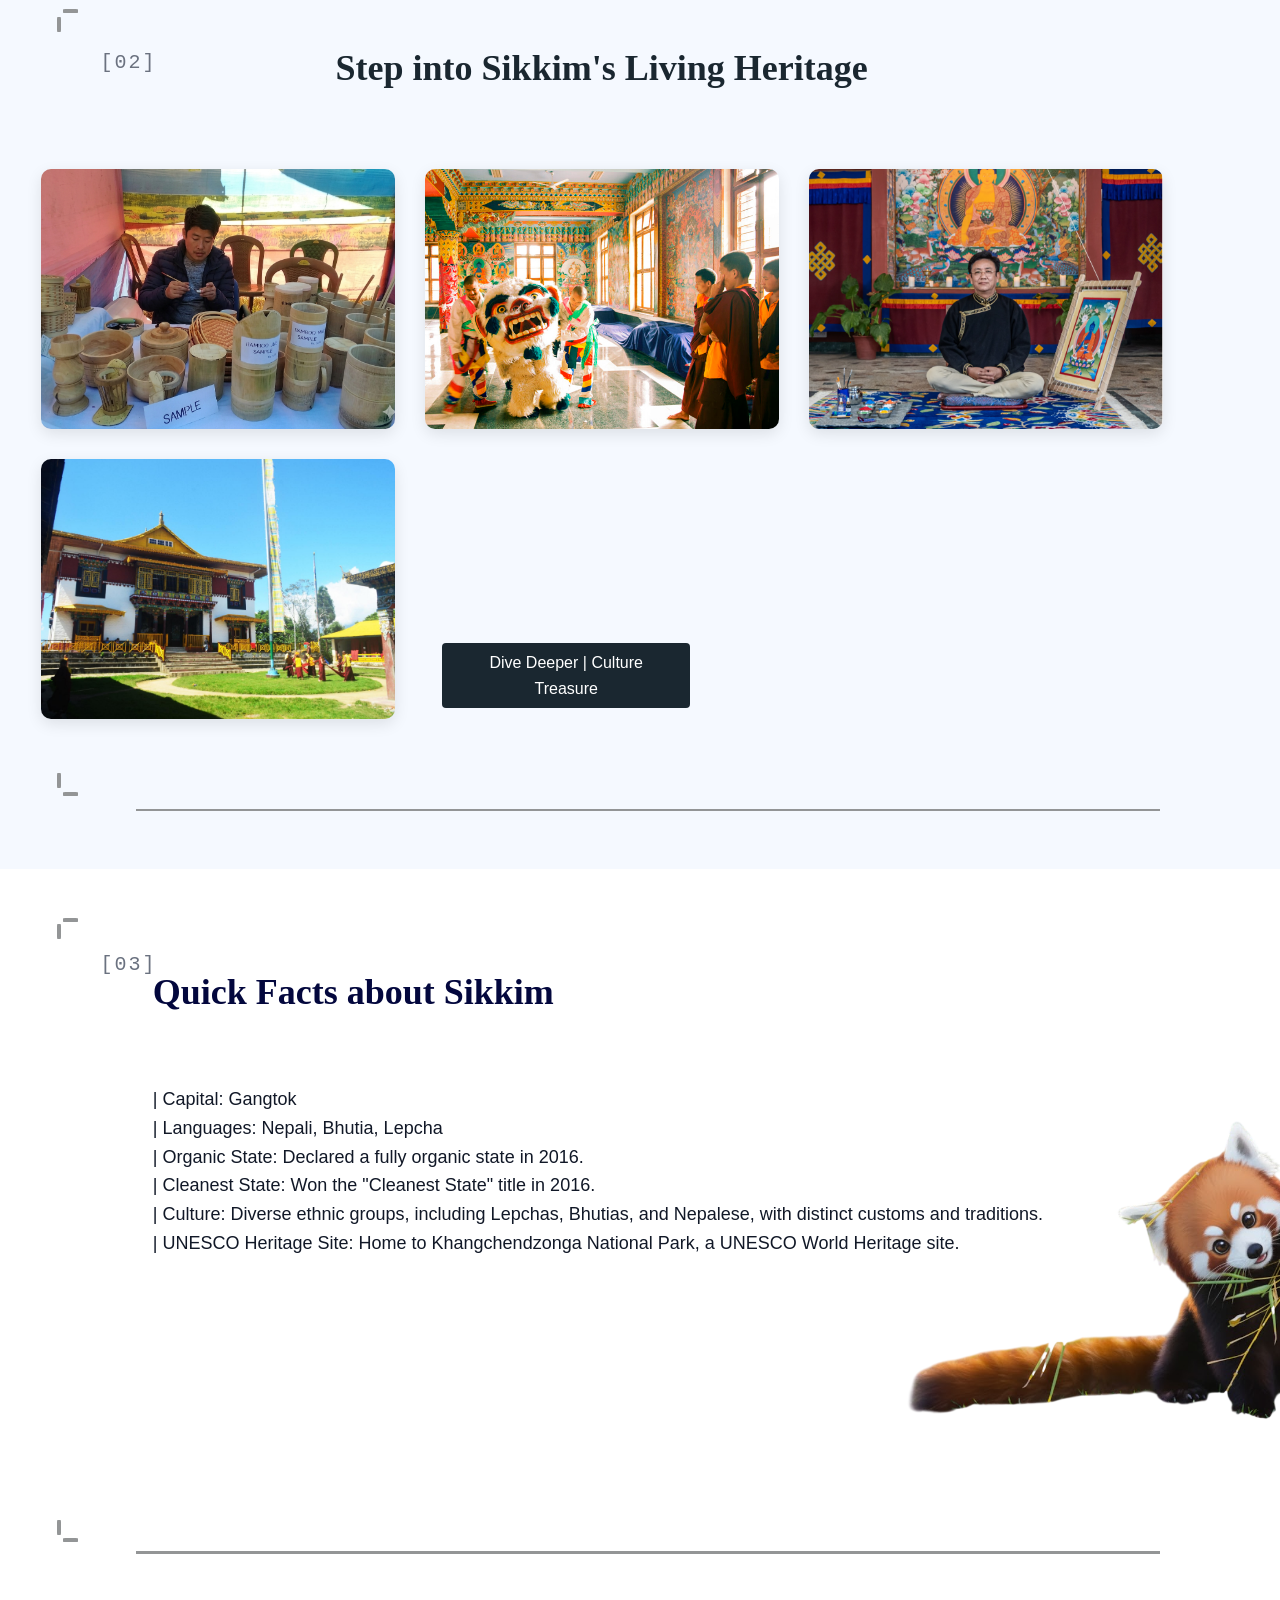
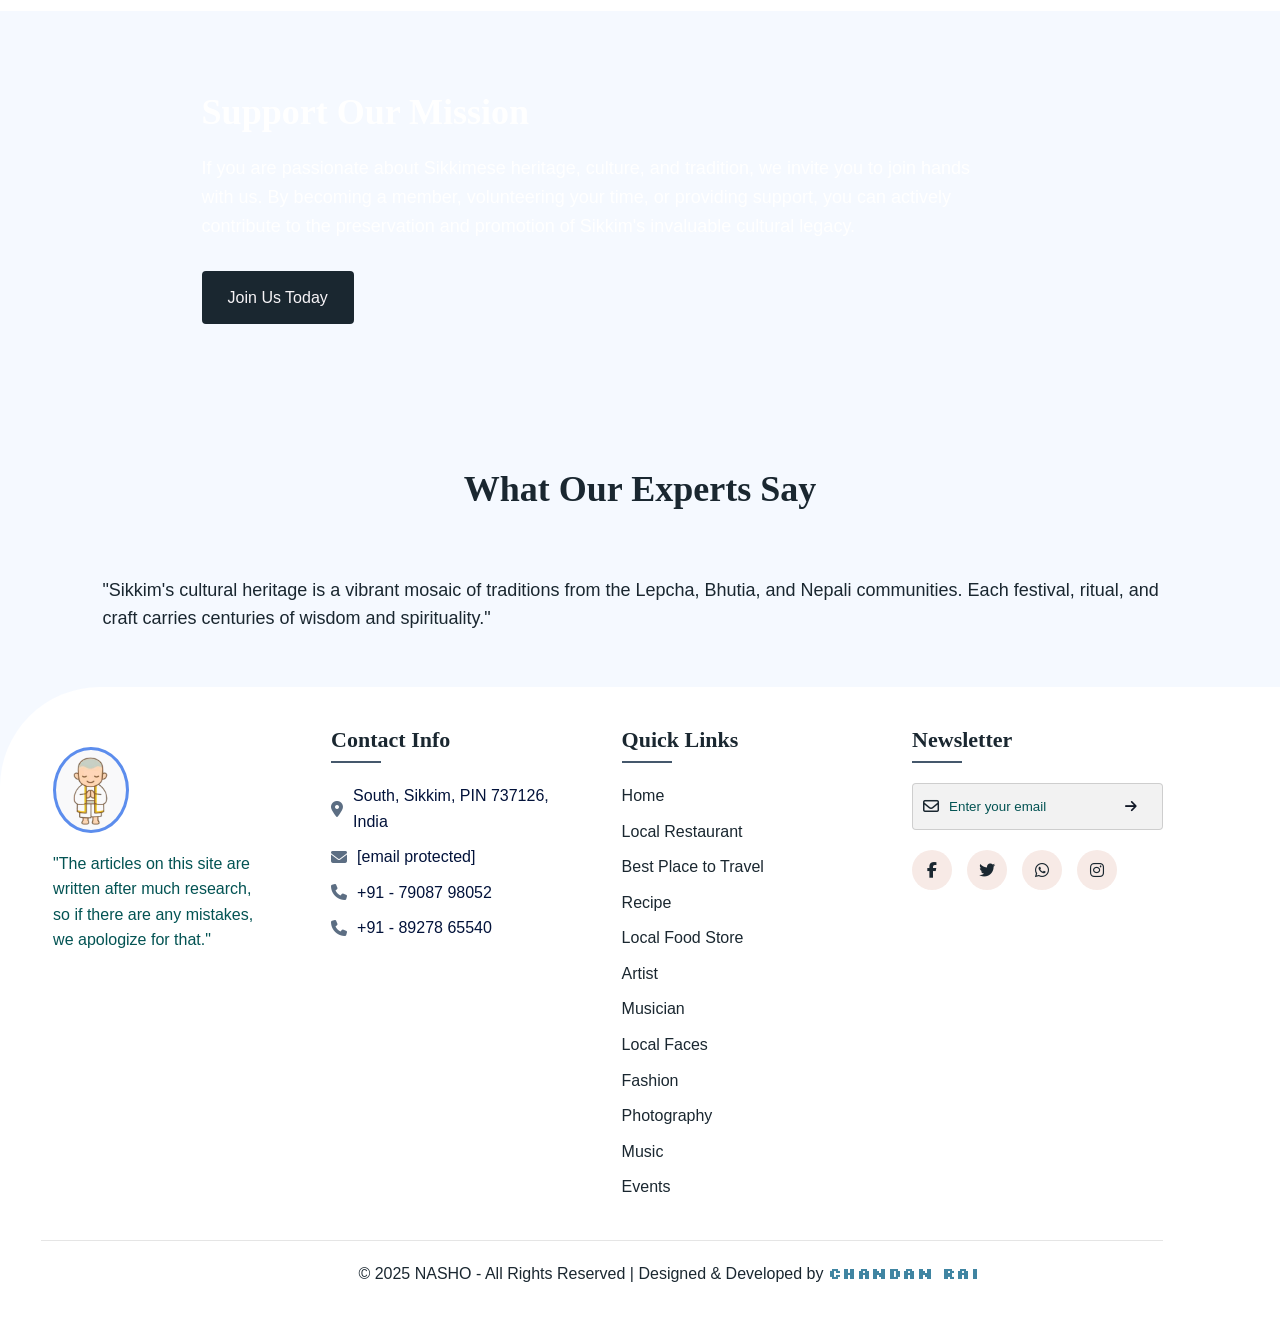
==== commit 90ed10de: "adding css" ====
--- a/index.html
+++ b/index.html
@@ -316,9 +316,8 @@
             </div>
 
             <div class="footers-bottom">
-                <p>&copy; 2025 NASHO - All Rights Reserved | Designed & Developed by <a href="#"><span
-                            class="dev-credit">Chandan Rai</span></a></p>
-                <p></p>
+                <p>&copy; 2025 NASHO - All Rights Reserved | Designed & Developed by <a href="#"><span class="dev-credit">Chandan Rai</span></a></p>
+                
             </div>
         </div>
     </footer>
--- a/index.css
+++ b/index.css
@@ -275,7 +275,7 @@
     width: 4px;
     height: 15px;
     background: #939596;
-    border-radius: 15%;
+    border-radius: 15% ;
     animation: blink-bl 2.3s ease-in-out infinite;
 }
 
